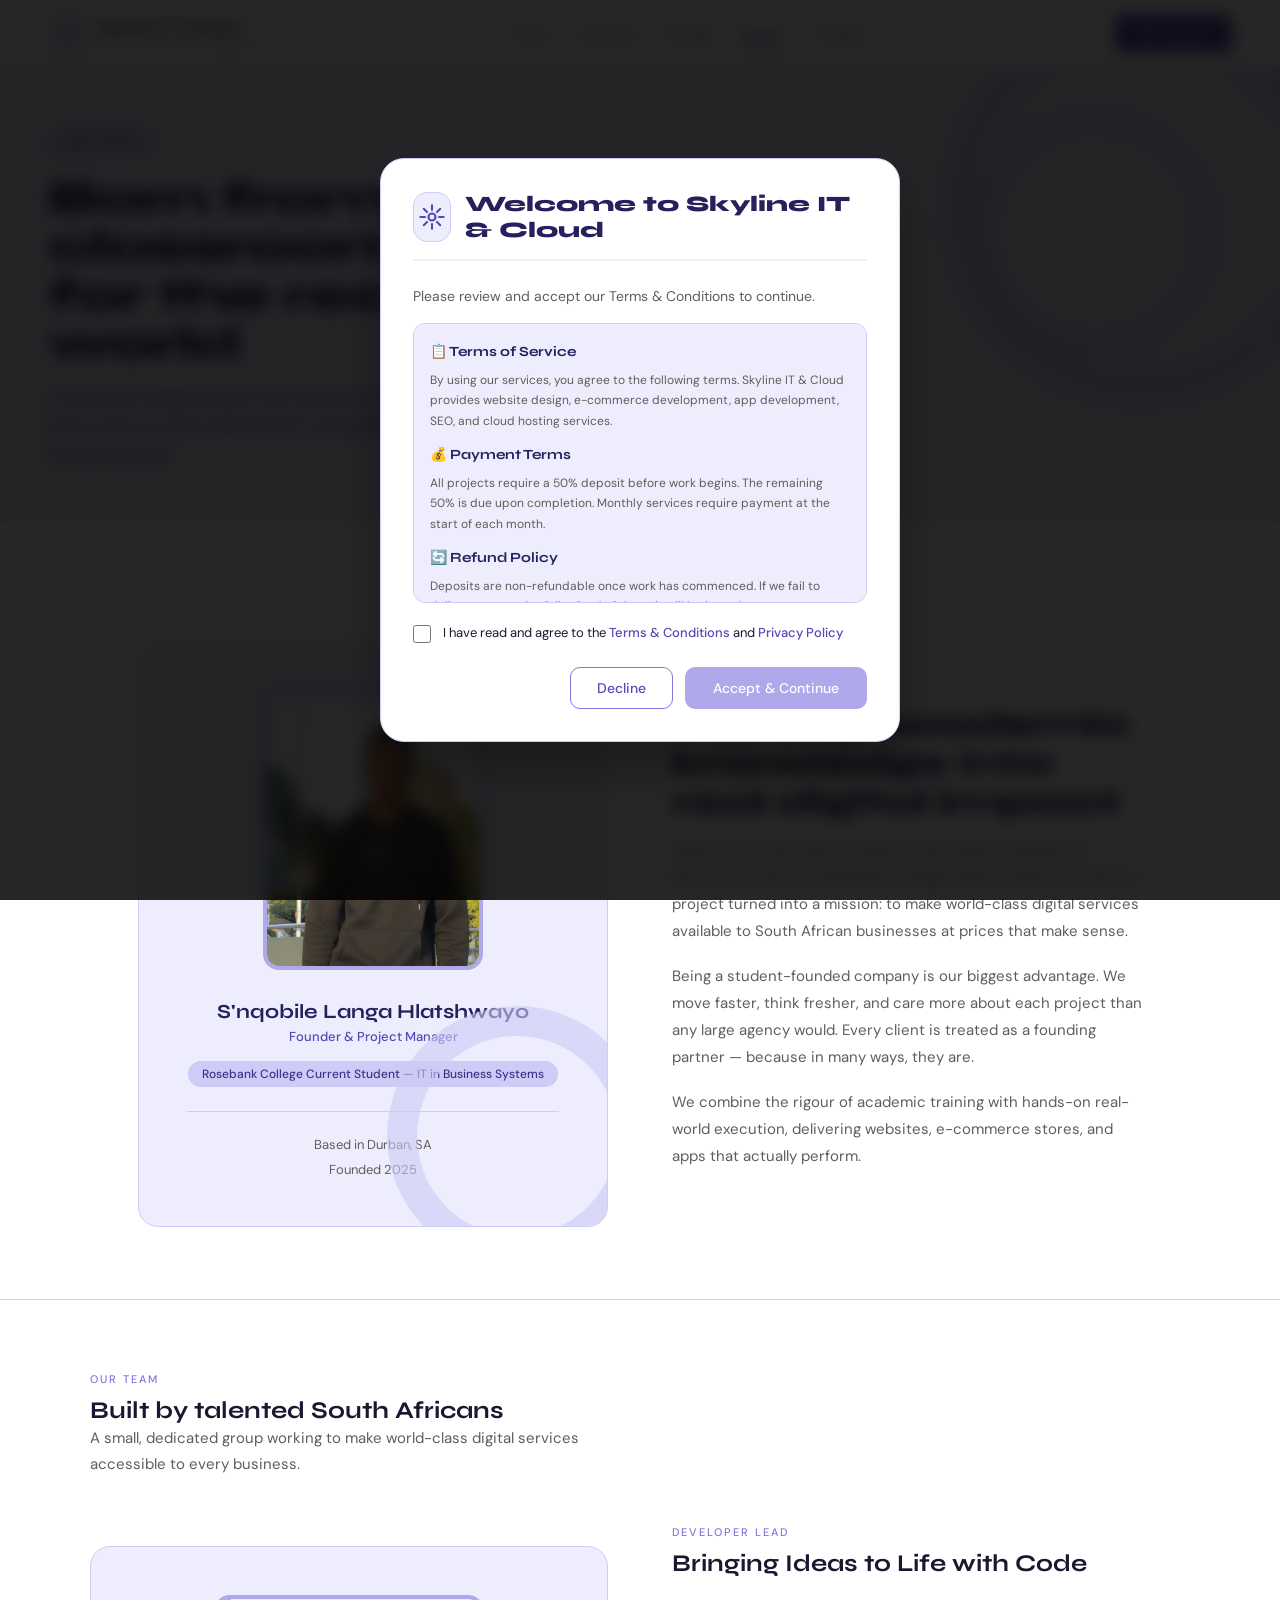
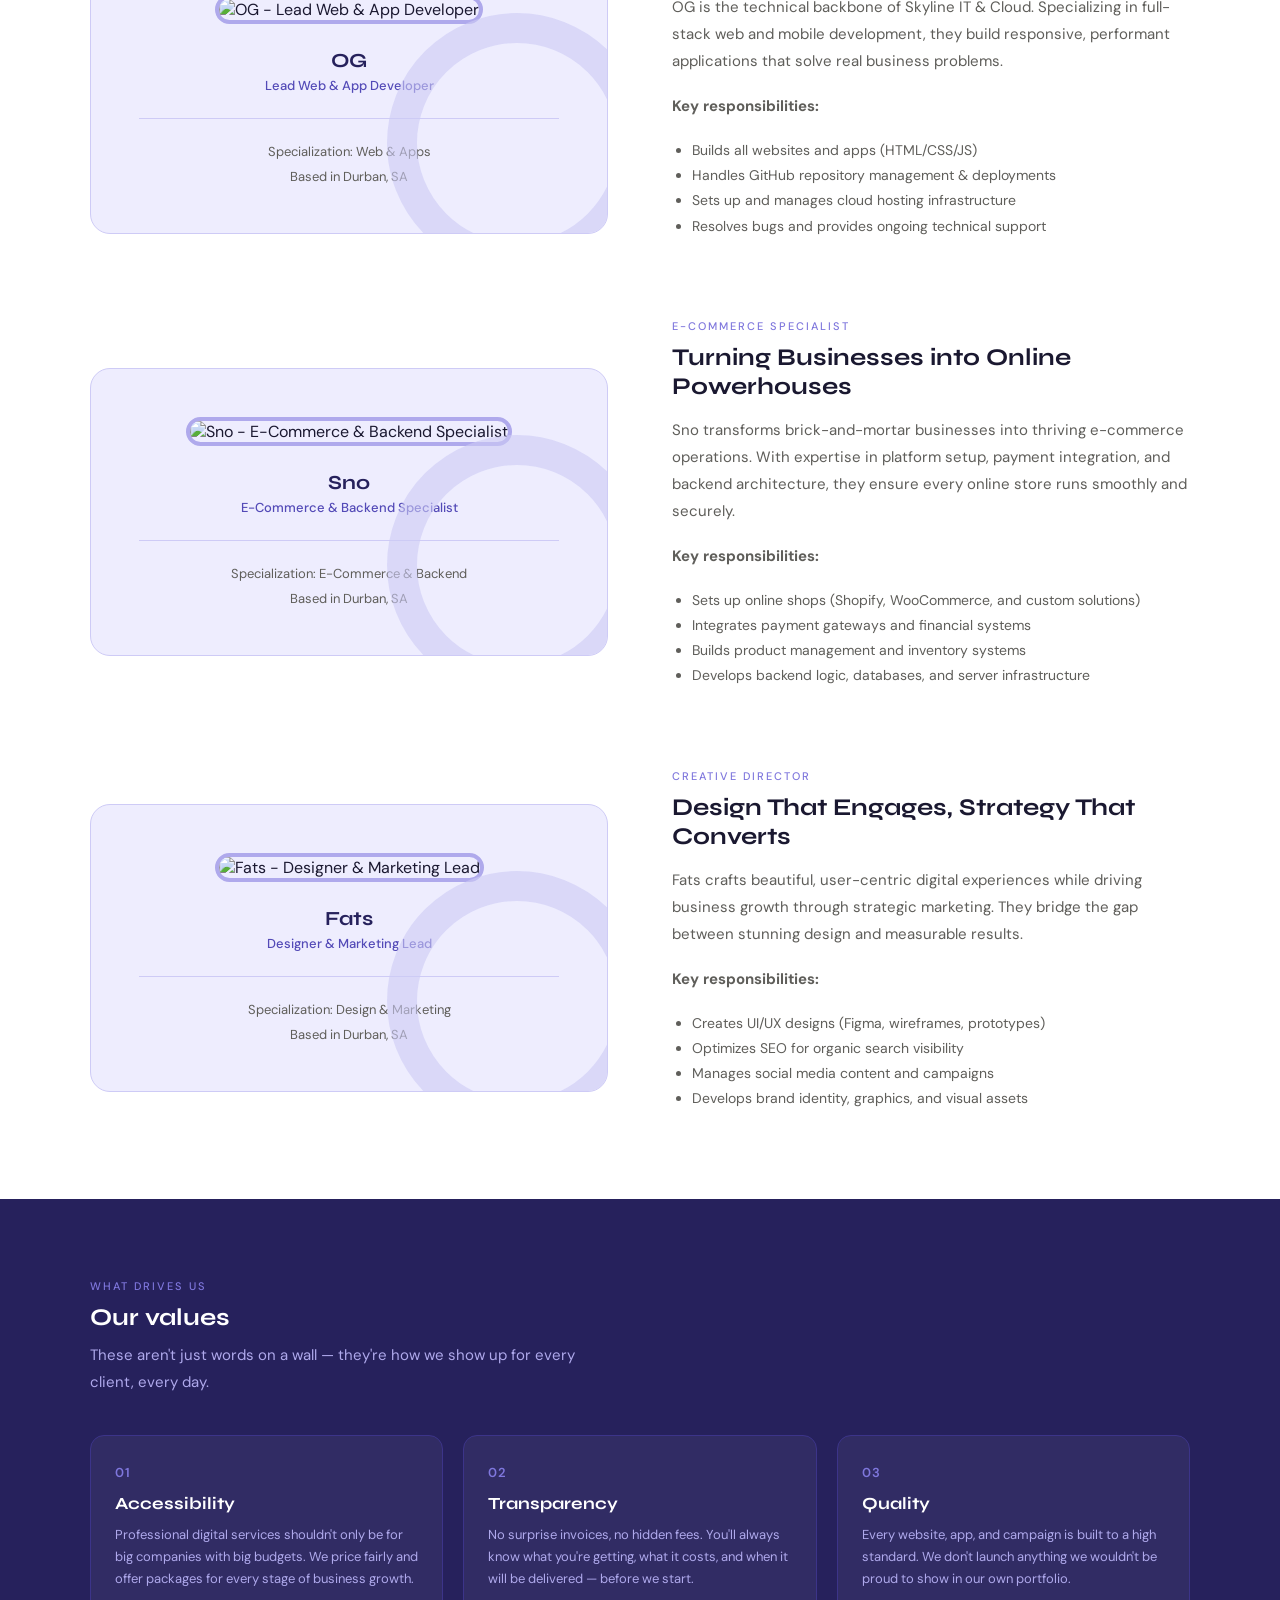
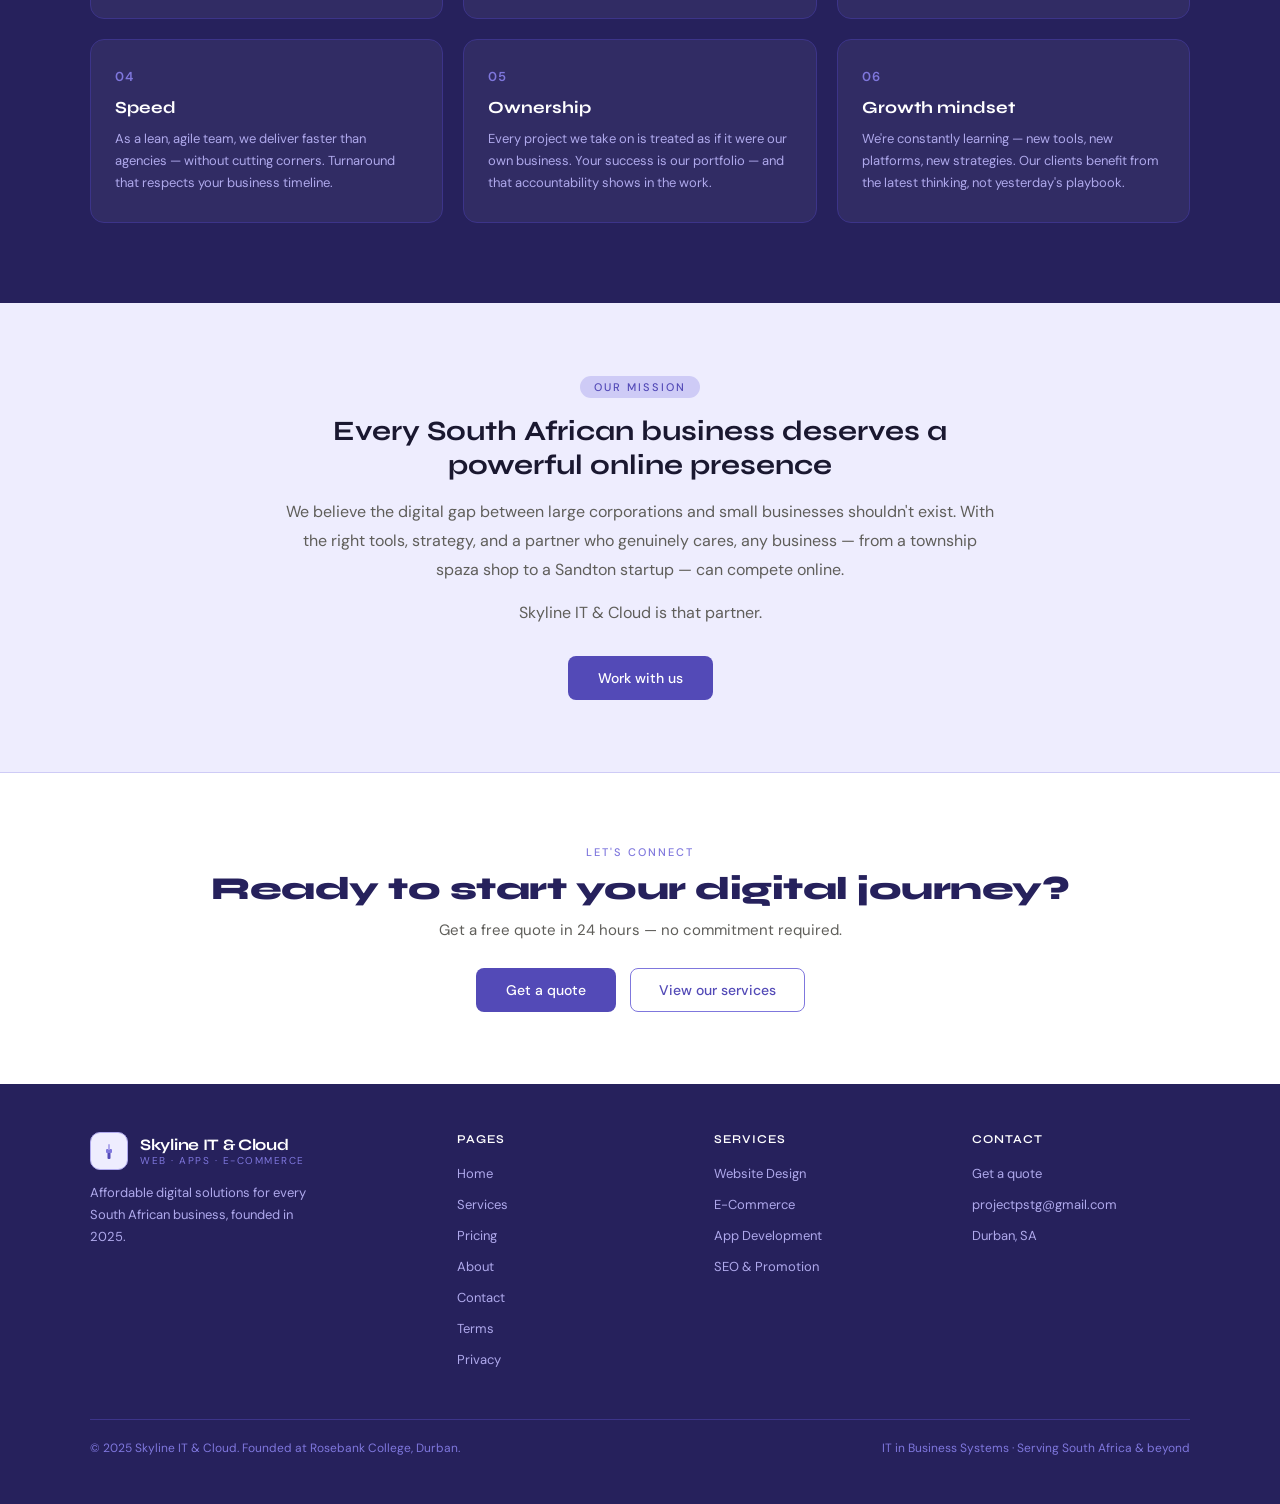
==== about.html @ fe035101 "Removed Stats" ====
<!DOCTYPE html>
<html lang="en">
<head>
<meta charset="UTF-8"/>
<meta name="viewport" content="width=device-width, initial-scale=1.0"/>
<title>About — Skyline IT & Cloud</title>
<link rel="stylesheet" href="shared.css"/>
<style>
.about-grid {
  display: grid;
  grid-template-columns: 1fr 1fr;
  gap: 64px;
  align-items: center;
  margin-top: 48px;
}

.about-visual {
  background: var(--pu50);
  border: 1px solid var(--pu100);
  border-radius: 20px;
  padding: 48px;
  text-align: center;
  position: relative;
  overflow: hidden;
}

.about-visual::before {
  content: '';
  position: absolute;
  bottom: -40px; right: -40px;
  width: 200px; height: 200px;
  border-radius: 50%;
  border: 30px solid var(--pu100);
  opacity: 0.6;
}

.avatar {
  width: 220px; height: 280px;
  object-fit: cover;
  object-position: top center;
  margin: 0 auto 24px;
  border: 4px solid var(--pu200);
  border-radius: 16px;
}

.about-visual h3 {
  font-size: 20px;
  font-weight: 700;
  color: var(--pu900);
  margin-bottom: 4px;
}

.about-visual .role {
  font-size: 13px;
  color: var(--pu600);
  font-weight: 500;
  margin-bottom: 16px;
}

.about-visual .institution {
  display: inline-block;
  background: var(--pu100);
  color: var(--pu800);
  font-size: 12px;
  padding: 5px 14px;
  border-radius: 20px;
  font-weight: 500;
}

.about-text h2 { margin-bottom: 16px; }
.about-text p {
  font-size: 15px;
  color: var(--text-muted);
  line-height: 1.8;
  margin-bottom: 18px;
}

.stats-row {
  display: grid;
  grid-template-columns: repeat(3, 1fr);
  gap: 16px;
  margin-top: 32px;
}

.stat-card {
  background: white;
  border: 1px solid var(--pu100);
  border-radius: 12px;
  padding: 20px 16px;
  text-align: center;
}

.stat-num {
  font-size: 30px;
  font-weight: 800;
  color: var(--pu600);
  font-family: 'Syne', sans-serif;
  margin-bottom: 4px;
}

.stat-label { font-size: 12px; color: var(--text-muted); line-height: 1.4; }

.values-section {
  background: var(--pu900);
  padding: 80px 48px;
}

.values-inner { max-width: 1100px; margin: 0 auto; }
.values-inner .section-label { color: var(--pu400); }
.values-inner h2 { color: white; margin-bottom: 10px; }
.values-inner .section-sub { color: var(--pu200); }

.values-grid {
  display: grid;
  grid-template-columns: repeat(3, 1fr);
  gap: 20px;
  margin-top: 40px;
}

.value-card {
  background: rgba(255,255,255,0.05);
  border: 1px solid var(--pu800);
  border-radius: 14px;
  padding: 28px 24px;
}

.value-num {
  font-size: 13px;
  color: var(--pu400);
  font-weight: 600;
  margin-bottom: 12px;
  letter-spacing: 1px;
}

.value-card h4 {
  font-size: 17px;
  font-weight: 700;
  color: white;
  margin-bottom: 10px;
  font-family: 'Syne', sans-serif;
}

.value-card p { font-size: 13px; color: var(--pu200); line-height: 1.7; }

.mission-section { padding: 72px 48px; background: var(--pu50); border-bottom: 1px solid var(--pu100); }
.mission-inner { max-width: 720px; margin: 0 auto; text-align: center; }
.mission-inner h2 { font-size: 28px; margin-bottom: 16px; }
.mission-inner p { font-size: 16px; color: var(--text-muted); line-height: 1.8; margin-bottom: 14px; }

.cta-strip {
  padding: 72px 48px;
  text-align: center;
}

.cta-strip h2 { font-size: 32px; font-weight: 800; color: var(--pu900); letter-spacing: -0.5px; margin-bottom: 12px; }
.cta-strip p { font-size: 15px; color: var(--text-muted); margin-bottom: 28px; }

.team-section {
  padding: 72px 48px;
  background: white;
  border-top: 1px solid var(--pu100);
}

.team-inner { max-width: 1100px; margin: 0 auto; }

@media (max-width: 900px) {
  .about-grid {
    grid-template-columns: 1fr;
    gap: 48px;
  }

  .stats-row {
    grid-template-columns: repeat(2, 1fr);
  }

  .values-grid {
    grid-template-columns: repeat(2, 1fr);
  }
}

@media (max-width: 768px) {
  .about-visual {
    padding: 32px 24px;
  }

  .avatar {
    width: 180px;
    height: 240px;
  }

  .about-grid {
    gap: 40px;
    margin-top: 36px;
  }

  .stats-row {
    grid-template-columns: 1fr;
    gap: 12px;
  }

  .values-section {
    padding: 60px 24px;
  }

  .values-grid {
    grid-template-columns: 1fr;
    gap: 16px;
  }

  .mission-section {
    padding: 48px 24px;
  }

  .cta-strip {
    padding: 48px 24px;
  }

  .team-section {
    padding: 60px 24px;
  }
}

@media (max-width: 600px) {
  .about-visual {
    padding: 28px 20px;
  }

  .avatar {
    width: 160px;
    height: 200px;
  }

  .about-grid {
    gap: 32px;
    margin-top: 32px;
  }

  .stats-row {
    margin-top: 24px;
  }

  .stat-card {
    padding: 16px 12px;
  }

  .values-section {
    padding: 48px 20px;
  }

  .value-card {
    padding: 24px 20px;
  }

  .mission-section {
    padding: 40px 20px;
  }

  .mission-inner h2 {
    font-size: 24px;
  }

  .cta-strip {
    padding: 40px 20px;
  }

  .cta-strip h2 {
    font-size: 28px;
  }

  .team-section {
    padding: 40px 20px;
  }
}
</style>
</head>
<body>

<nav>
  <a href="index.html" class="logo">
    <div class="logo-icon">
      <svg width="20" height="20" viewBox="0 0 20 20"><rect x="8.5" y="11" width="3" height="7" rx="1" fill="#534AB7"/><rect x="7" y="8" width="6" height="4" rx="1" fill="#7F77DD"/><rect x="9" y="3" width="2" height="6" rx="1" fill="#AFA9EC"/><path d="M6 6 Q3 5 6 4" fill="none" stroke="#7F77DD" stroke-width="1.2" stroke-linecap="round"/><path d="M14 6 Q17 5 14 4" fill="none" stroke="#7F77DD" stroke-width="1.2" stroke-linecap="round"/></svg>
    </div>
    <div>
      <div class="logo-text">Skyline IT & Cloud</div>
      <div class="logo-tagline">WEB · APPS · E-COMMERCE</div>
    </div>
  </a>
  <ul class="nav-links">
    <li><a href="index.html">Home</a></li>
    <li><a href="services.html">Services</a></li>
    <li><a href="pricing.html">Pricing</a></li>
    <li><a href="about.html" class="active">About</a></li>
    <li><a href="contact.html">Contact</a></li>
  </ul>
  <a href="contact.html" class="nav-cta">Get a quote</a>
</nav>

<div class="page-hero">
  <div class="hero-eyebrow">Our story</div>
  <h1>Born from a classroom, built for the real world</h1>
  <p>A Rosebank College student with a passion for digital solutions and a vision to make professional IT accessible to every South African business.</p>
</div>

<div class="section">
  <div class="about-grid">
    <div class="about-visual">
      <img src="images/me.jpg" alt="S'nqobile Langa Hlatshwayo" class="avatar">
      <h3>S'nqobile Langa Hlatshwayo</h3>
      <p class="role">Founder & Project Manager</p>
      <div class="institution">Rosebank College Current Student — IT in Business Systems</div>
      <div style="margin-top:24px;padding-top:24px;border-top:1px solid var(--pu100)">
        <div style="font-size:13px;color:var(--text-muted);margin-bottom:8px">Based in Durban, SA</div>
        <div style="font-size:13px;color:var(--text-muted)">Founded 2025</div>
      </div>
    </div>
    <div class="about-text">
      <div class="section-label">Who we are</div>
      <h2>Turning academic knowledge into real digital impact</h2>
      <p>Skyline IT & Cloud was founded in 2025 while studying IT in Business Systems at Rosebank College. What started as a passion project turned into a mission: to make world-class digital services available to South African businesses at prices that make sense.</p>
      <p>Being a student-founded company is our biggest advantage. We move faster, think fresher, and care more about each project than any large agency would. Every client is treated as a founding partner — because in many ways, they are.</p>
      <p>We combine the rigour of academic training with hands-on real-world execution, delivering websites, e-commerce stores, and apps that actually perform.</p>

    </div>
  </div>
</div>

<div class="team-section">
  <div class="team-inner">
    <div class="section-label">Our team</div>
    <h2>Built by talented South Africans</h2>
    <p class="section-sub">A small, dedicated group working to make world-class digital services accessible to every business.</p>

    <!-- OG Profile -->
    <div class="about-grid" style="margin-top: 48px;">
      <div class="about-visual">
        <img src="images/placeholder.jpg" alt="OG - Lead Web & App Developer" class="avatar">
        <h3>OG</h3>
        <p class="role">Lead Web & App Developer</p>
        <div style="margin-top:24px;padding-top:24px;border-top:1px solid var(--pu100)">
          <div style="font-size:13px;color:var(--text-muted);margin-bottom:8px">Specialization: Web & Apps</div>
          <div style="font-size:13px;color:var(--text-muted)">Based in Durban, SA</div>
        </div>
      </div>
      <div class="about-text">
        <div class="section-label">Developer Lead</div>
        <h2>Bringing Ideas to Life with Code</h2>
        <p>OG is the technical backbone of Skyline IT & Cloud. Specializing in full-stack web and mobile development, they build responsive, performant applications that solve real business problems.</p>
        <p><strong>Key responsibilities:</strong></p>
        <ul style="font-size:14px;color:var(--text-muted);line-height:1.8;margin:16px 0;padding-left:20px;">
          <li>Builds all websites and apps (HTML/CSS/JS)</li>
          <li>Handles GitHub repository management & deployments</li>
          <li>Sets up and manages cloud hosting infrastructure</li>
          <li>Resolves bugs and provides ongoing technical support</li>
        </ul>
      </div>
    </div>

    <!-- Sno Profile -->
    <div class="about-grid" style="margin-top: 64px;">
      <div class="about-visual">
        <img src="images/placeholder.jpg" alt="Sno - E-Commerce & Backend Specialist" class="avatar">
        <h3>Sno</h3>
        <p class="role">E-Commerce & Backend Specialist</p>
        <div style="margin-top:24px;padding-top:24px;border-top:1px solid var(--pu100)">
          <div style="font-size:13px;color:var(--text-muted);margin-bottom:8px">Specialization: E-Commerce & Backend</div>
          <div style="font-size:13px;color:var(--text-muted)">Based in Durban, SA</div>
        </div>
      </div>
      <div class="about-text">
        <div class="section-label">E-Commerce Specialist</div>
        <h2>Turning Businesses into Online Powerhouses</h2>
        <p>Sno transforms brick-and-mortar businesses into thriving e-commerce operations. With expertise in platform setup, payment integration, and backend architecture, they ensure every online store runs smoothly and securely.</p>
        <p><strong>Key responsibilities:</strong></p>
        <ul style="font-size:14px;color:var(--text-muted);line-height:1.8;margin:16px 0;padding-left:20px;">
          <li>Sets up online shops (Shopify, WooCommerce, and custom solutions)</li>
          <li>Integrates payment gateways and financial systems</li>
          <li>Builds product management and inventory systems</li>
          <li>Develops backend logic, databases, and server infrastructure</li>
        </ul>
      </div>
    </div>

    <!-- Fats Profile -->
    <div class="about-grid" style="margin-top: 64px;">
      <div class="about-visual">
        <img src="images/placeholder.jpg" alt="Fats - Designer & Marketing Lead" class="avatar">
        <h3>Fats</h3>
        <p class="role">Designer & Marketing Lead</p>
        <div style="margin-top:24px;padding-top:24px;border-top:1px solid var(--pu100)">
          <div style="font-size:13px;color:var(--text-muted);margin-bottom:8px">Specialization: Design & Marketing</div>
          <div style="font-size:13px;color:var(--text-muted)">Based in Durban, SA</div>
        </div>
      </div>
      <div class="about-text">
        <div class="section-label">Creative Director</div>
        <h2>Design That Engages, Strategy That Converts</h2>
        <p>Fats crafts beautiful, user-centric digital experiences while driving business growth through strategic marketing. They bridge the gap between stunning design and measurable results.</p>
        <p><strong>Key responsibilities:</strong></p>
        <ul style="font-size:14px;color:var(--text-muted);line-height:1.8;margin:16px 0;padding-left:20px;">
          <li>Creates UI/UX designs (Figma, wireframes, prototypes)</li>
          <li>Optimizes SEO for organic search visibility</li>
          <li>Manages social media content and campaigns</li>
          <li>Develops brand identity, graphics, and visual assets</li>
        </ul>
      </div>
    </div>

  </div>
</div>

<div class="values-section">
  <div class="values-inner">
    <div class="section-label">What drives us</div>
    <h2>Our values</h2>
    <p class="section-sub">These aren't just words on a wall — they're how we show up for every client, every day.</p>
    <div class="values-grid">
      <div class="value-card">
        <div class="value-num">01</div>
        <h4>Accessibility</h4>
        <p>Professional digital services shouldn't only be for big companies with big budgets. We price fairly and offer packages for every stage of business growth.</p>
      </div>
      <div class="value-card">
        <div class="value-num">02</div>
        <h4>Transparency</h4>
        <p>No surprise invoices, no hidden fees. You'll always know what you're getting, what it costs, and when it will be delivered — before we start.</p>
      </div>
      <div class="value-card">
        <div class="value-num">03</div>
        <h4>Quality</h4>
        <p>Every website, app, and campaign is built to a high standard. We don't launch anything we wouldn't be proud to show in our own portfolio.</p>
      </div>
      <div class="value-card">
        <div class="value-num">04</div>
        <h4>Speed</h4>
        <p>As a lean, agile team, we deliver faster than agencies — without cutting corners. Turnaround that respects your business timeline.</p>
      </div>
      <div class="value-card">
        <div class="value-num">05</div>
        <h4>Ownership</h4>
        <p>Every project we take on is treated as if it were our own business. Your success is our portfolio — and that accountability shows in the work.</p>
      </div>
      <div class="value-card">
        <div class="value-num">06</div>
        <h4>Growth mindset</h4>
        <p>We're constantly learning — new tools, new platforms, new strategies. Our clients benefit from the latest thinking, not yesterday's playbook.</p>
      </div>
    </div>
  </div>
</div>

<div class="mission-section">
  <div class="mission-inner">
    <div class="hero-eyebrow" style="margin-bottom:16px">Our mission</div>
    <h2>Every South African business deserves a powerful online presence</h2>
    <p>We believe the digital gap between large corporations and small businesses shouldn't exist. With the right tools, strategy, and a partner who genuinely cares, any business — from a township spaza shop to a Sandton startup — can compete online.</p>
    <p>Skyline IT & Cloud is that partner.</p>
    <div style="margin-top:28px">
      <a href="contact.html" class="btn-primary">Work with us</a>
    </div>
  </div>
</div>

<div class="cta-strip">
  <div class="section-label">Let's connect</div>
  <h2>Ready to start your digital journey?</h2>
  <p>Get a free quote in 24 hours — no commitment required.</p>
  <div style="display:flex;gap:14px;justify-content:center;flex-wrap:wrap">
    <a href="contact.html" class="btn-primary">Get a quote</a>
    <a href="services.html" class="btn-outline">View our services</a>
  </div>
</div>

<footer>
  <div class="footer-inner">
    <div class="footer-brand">
      <div class="logo">
        <div class="logo-icon"><svg width="20" height="20" viewBox="0 0 20 20"><rect x="8.5" y="11" width="3" height="7" rx="1" fill="#534AB7"/><rect x="7" y="8" width="6" height="4" rx="1" fill="#7F77DD"/><rect x="9" y="3" width="2" height="6" rx="1" fill="#AFA9EC"/></svg></div>
        <div><div class="logo-text">Skyline IT & Cloud</div><div class="logo-tagline">WEB · APPS · E-COMMERCE</div></div>
      </div>
      <p>Affordable digital solutions for every South African business, founded in 2025.</p>
    </div>
    <div class="footer-col"><h4>Pages</h4><ul><li><a href="index.html">Home</a></li><li><a href="services.html">Services</a></li><li><a href="pricing.html">Pricing</a></li><li><a href="about.html">About</a></li><li><a href="contact.html">Contact</a></li><li><a href="terms.html">Terms</a></li><li><a href="privacy.html">Privacy</a></li></ul></div>
    <div class="footer-col"><h4>Services</h4><ul><li><a href="services.html">Website Design</a></li><li><a href="services.html">E-Commerce</a></li><li><a href="services.html">App Development</a></li><li><a href="services.html">SEO & Promotion</a></li></ul></div>
    <div class="footer-col"><h4>Contact</h4><ul><li><a href="contact.html">Get a quote</a></li><li><a href="mailto:projectpstg@gmail.com">projectpstg@gmail.com</a></li><li><a href="#">Durban, SA</a></li></ul></div>
  </div>
  <div class="footer-bottom">
    <p>© 2025 Skyline IT & Cloud. Founded at Rosebank College, Durban.</p>
    <p>IT in Business Systems · Serving South Africa & beyond</p>
  </div>
</footer>
<!-- Terms & Conditions Popup -->
<div id="tcPopup" style="display: none;">
    <div class="tc-modal-overlay">
        <div class="tc-modal-container">
            <div class="tc-modal-header">
                <div class="tc-modal-icon">
                    <svg width="28" height="28" viewBox="0 0 24 24" fill="none" stroke="#534AB7" stroke-width="1.8">
                        <path d="M12 2v4M12 18v4M4.93 4.93l2.83 2.83M16.24 16.24l2.83 2.83M2 12h4M18 12h4M4.93 19.07l2.83-2.83M16.24 7.76l2.83-2.83" stroke-linecap="round"/>
                        <circle cx="12" cy="12" r="3"/>
                    </svg>
                </div>
                <h3>Welcome to Skyline IT & Cloud</h3>
            </div>
            <div class="tc-modal-body">
                <p>Please review and accept our Terms & Conditions to continue.</p>
                <div class="tc-terms-scroll">
                    <h4>📋 Terms of Service</h4>
                    <p>By using our services, you agree to the following terms. Skyline IT & Cloud provides website design, e-commerce development, app development, SEO, and cloud hosting services.</p>
                    
                    <h4>💰 Payment Terms</h4>
                    <p>All projects require a 50% deposit before work begins. The remaining 50% is due upon completion. Monthly services require payment at the start of each month.</p>
                    
                    <h4>🔄 Refund Policy</h4>
                    <p>Deposits are non-refundable once work has commenced. If we fail to deliver as agreed, a full refund of deposit will be issued.</p>
                    
                    <h4>📄 Intellectual Property</h4>
                    <p>Upon full payment, you own all rights to the delivered work. We reserve the right to display the work in our portfolio.</p>
                    
                    <h4>⚠️ Limitation of Liability</h4>
                    <p>Skyline IT & Cloud is not liable for indirect damages or third-party claims. Our total liability is limited to the amount paid for the service.</p>
                    
                    <h4>🔒 Privacy Policy</h4>
                    <p>We collect only necessary information to provide our services. Your data is never sold to third parties. We use SSL encryption to protect your information.</p>
                    
                    <h4>⚖️ Governing Law</h4>
                    <p>These terms are governed by the laws of South Africa. Disputes will be resolved in Durban, South Africa.</p>
                </div>
                <label class="tc-checkbox-container">
					<input type="checkbox" id="tcAgreeCheckbox">
					<span>I have read and agree to the <a href="terms.html" id="tcTermsLink">Terms & Conditions</a> and <a href="privacy.html" id="tcPrivacyLink">Privacy Policy</a></span>
				</label>
            </div>
            <div class="tc-modal-buttons">
                <button class="tc-btn-outline" id="tcDeclineBtn">Decline</button>
                <button class="tc-btn-primary" id="tcAcceptBtn" disabled>Accept & Continue</button>
            </div>
        </div>
    </div>
</div>

<script>
(function() {
    // Check if user already accepted
    if (!localStorage.getItem('skyline_terms_accepted')) {
        // Show popup after 0.5 seconds
        setTimeout(function() {
            var popup = document.getElementById('tcPopup');
            if (popup) {
                popup.style.display = 'block';
                document.body.style.overflow = 'hidden';
            }
        }, 500);
    }
    
    // Get elements
    var checkbox = document.getElementById('tcAgreeCheckbox');
    var acceptBtn = document.getElementById('tcAcceptBtn');
    var declineBtn = document.getElementById('tcDeclineBtn');
    var popup = document.getElementById('tcPopup');
    
    // Enable accept button when checkbox is checked
    if (checkbox) {
        checkbox.addEventListener('change', function() {
            if (acceptBtn) {
                acceptBtn.disabled = !this.checked;
            }
        });
    }
    
    // Accept button click
    if (acceptBtn) {
        acceptBtn.addEventListener('click', function() {
            if (checkbox && checkbox.checked) {
                localStorage.setItem('skyline_terms_accepted', 'true');
                localStorage.setItem('skyline_terms_date', new Date().toISOString());
                if (popup) {
                    popup.style.display = 'none';
                    document.body.style.overflow = '';
                }
            }
        });
    }
    
    // Decline button click
    if (declineBtn) {
        declineBtn.addEventListener('click', function() {
            alert('You must accept the Terms & Conditions to use this website.');
            // Optional: redirect to Google
            // window.location.href = 'https://www.google.com';
        });
    }
    
    // Terms link click
    var termsLink = document.getElementById('tcTermsLink');
    if (termsLink) {
        termsLink.addEventListener('click', function(e) {
            e.preventDefault();
            alert('Full Terms & Conditions available upon request. Email projectpstg@gmail.com for details.');
        });
    }
    
    // Privacy link click
    var privacyLink = document.getElementById('tcPrivacyLink');
    if (privacyLink) {
        privacyLink.addEventListener('click', function(e) {
            e.preventDefault();
            alert('Privacy Policy: We only collect essential information to provide our services. Your data is never shared. Full policy available on request.');
        });
    }
})();
</script>
</body>
</html>
---- shared.css ----
@import url('https://fonts.googleapis.com/css2?family=Syne:wght@400;500;600;700;800&family=DM+Sans:ital,wght@0,300;0,400;0,500;1,300&display=swap');

:root {
  --pu50: #EEEDFE;
  --pu100: #CECBF6;
  --pu200: #AFA9EC;
  --pu400: #7F77DD;
  --pu600: #534AB7;
  --pu800: #3C3489;
  --pu900: #26215C;
  --gray50: #F1EFE8;
  --gray100: #D3D1C7;
  --gray200: #B4B2A9;
  --gray400: #888780;
  --gray600: #5F5E5A;
  --white: #FFFFFF;
  --text: #1a1830;
  --text-muted: #5F5E5A;
}

* { box-sizing: border-box; margin: 0; padding: 0; }

html { scroll-behavior: smooth; }

body {
  font-family: 'DM Sans', sans-serif;
  color: var(--text);
  background: var(--white);
  min-height: 100vh;
  overflow-x: hidden;
}

html, body {
  min-width: 320px;
}

img, svg, video, iframe, embed, object {
  max-width: 100%;
  height: auto;
}

nav {
  flex-wrap: wrap;
}

h1, h2, h3, h4, .logo-text, .plan-price, .stat-num {
  font-family: 'Syne', sans-serif;
}

/* ── NAV ── */
nav {
  position: sticky;
  top: 0;
  z-index: 100;
  display: flex;
  align-items: center;
  justify-content: space-between;
  padding: 14px 48px;
  background: rgba(255,255,255,0.96);
  backdrop-filter: blur(8px);
  border-bottom: 1px solid var(--pu100);
}

.logo {
  display: flex;
  align-items: center;
  gap: 12px;
  text-decoration: none;
}

.logo-icon {
  width: 38px;
  height: 38px;
  background: var(--pu50);
  border-radius: 10px;
  border: 1.5px solid var(--pu200);
  display: flex;
  align-items: center;
  justify-content: center;
}

.logo-text {
  font-size: 15px;
  font-weight: 700;
  color: var(--pu900);
  letter-spacing: -0.3px;
}

.logo-tagline {
  font-size: 10px;
  color: var(--pu400);
  letter-spacing: 1.5px;
  font-family: 'DM Sans', sans-serif;
  font-weight: 400;
}

.nav-links {
  display: flex;
  gap: 32px;
  list-style: none;
}

.nav-links a {
  font-size: 14px;
  color: var(--text-muted);
  text-decoration: none;
  font-weight: 400;
  transition: color 0.15s;
  position: relative;
}

.nav-links a:hover { color: var(--pu600); }

.nav-links a.active {
  color: var(--pu600);
  font-weight: 500;
}

.nav-links a.active::after {
  content: '';
  position: absolute;
  bottom: -4px;
  left: 0; right: 0;
  height: 2px;
  background: var(--pu600);
  border-radius: 2px;
}

.nav-cta {
  background: var(--pu600);
  color: white;
  border: none;
  padding: 10px 22px;
  border-radius: 8px;
  font-size: 13px;
  font-weight: 500;
  cursor: pointer;
  text-decoration: none;
  display: inline-block;
  transition: background 0.15s, transform 0.1s;
  font-family: 'DM Sans', sans-serif;
}

.nav-cta:hover { background: var(--pu800); transform: translateY(-1px); }

/* ── PAGE HERO ── */
.page-hero {
  background: var(--pu50);
  border-bottom: 1px solid var(--pu100);
  padding: 64px 48px 52px;
  position: relative;
  overflow: hidden;
}

.page-hero::before {
  content: '';
  position: absolute;
  right: -60px; top: -60px;
  width: 320px; height: 320px;
  border-radius: 50%;
  border: 40px solid var(--pu100);
  opacity: 0.5;
}

.page-hero::after {
  content: '';
  position: absolute;
  right: 60px; top: 40px;
  width: 200px; height: 200px;
  border-radius: 50%;
  border: 25px solid var(--pu200);
  opacity: 0.3;
}

.hero-eyebrow {
  display: inline-block;
  font-size: 11px;
  letter-spacing: 2px;
  color: var(--pu600);
  font-weight: 500;
  text-transform: uppercase;
  background: var(--pu100);
  padding: 4px 14px;
  border-radius: 20px;
  margin-bottom: 20px;
}

.page-hero h1 {
  font-size: 44px;
  font-weight: 800;
  color: var(--pu900);
  line-height: 1.1;
  max-width: 560px;
  margin-bottom: 16px;
  letter-spacing: -1px;
}

.page-hero p {
  font-size: 16px;
  color: var(--pu800);
  max-width: 480px;
  line-height: 1.75;
}

/* ── SECTION BASE ── */
.section {
  padding: 72px 48px;
  max-width: 1100px;
  margin: 0 auto;
}

.section-label {
  font-size: 11px;
  letter-spacing: 2px;
  color: var(--pu400);
  font-weight: 500;
  text-transform: uppercase;
  margin-bottom: 10px;
}

.section h2 {
  font-size: 32px;
  font-weight: 800;
  color: var(--pu900);
  letter-spacing: -0.5px;
  margin-bottom: 10px;
}

.section-sub {
  font-size: 15px;
  color: var(--text-muted);
  line-height: 1.75;
  max-width: 520px;
  margin-bottom: 40px;
}

/* ── BUTTONS ── */
.btn-primary {
  background: var(--pu600);
  color: white;
  border: none;
  padding: 13px 30px;
  border-radius: 8px;
  font-size: 14px;
  font-weight: 500;
  cursor: pointer;
  text-decoration: none;
  display: inline-block;
  transition: background 0.15s, transform 0.1s;
  font-family: 'DM Sans', sans-serif;
}

.btn-primary:hover { background: var(--pu800); transform: translateY(-1px); }

.btn-outline {
  background: transparent;
  color: var(--pu600);
  border: 1.5px solid var(--pu400);
  padding: 12px 28px;
  border-radius: 8px;
  font-size: 14px;
  font-weight: 500;
  cursor: pointer;
  text-decoration: none;
  display: inline-block;
  transition: all 0.15s;
  font-family: 'DM Sans', sans-serif;
}

.btn-outline:hover { background: var(--pu50); border-color: var(--pu600); }

/* ── FOOTER ── */
footer {
  background: var(--pu900);
  color: var(--pu200);
  padding: 48px;
}

.footer-inner {
  max-width: 1100px;
  margin: 0 auto;
  display: grid;
  grid-template-columns: 1.5fr 1fr 1fr 1fr;
  gap: 40px;
  margin-bottom: 40px;
}

.footer-brand .logo-text { color: white; font-size: 16px; }
.footer-brand .logo-tagline { color: var(--pu400); }
.footer-brand p {
  font-size: 13px;
  color: var(--pu200);
  margin-top: 12px;
  line-height: 1.7;
  max-width: 240px;
}

.footer-col h4 {
  font-size: 12px;
  font-weight: 600;
  color: white;
  letter-spacing: 1px;
  text-transform: uppercase;
  margin-bottom: 16px;
  font-family: 'Syne', sans-serif;
}

.footer-col ul { list-style: none; }
.footer-col ul li { margin-bottom: 10px; }
.footer-col ul li a {
  font-size: 13px;
  color: var(--pu200);
  text-decoration: none;
  transition: color 0.15s;
}
.footer-col ul li a:hover { color: white; }

.footer-bottom {
  max-width: 1100px;
  margin: 0 auto;
  border-top: 1px solid var(--pu800);
  padding-top: 20px;
  display: flex;
  justify-content: space-between;
  align-items: center;
}

.footer-bottom p { font-size: 12px; color: var(--pu400); }

/* ── ANIMATIONS ── */
@keyframes fadeUp {
  from { opacity: 0; transform: translateY(20px); }
  to { opacity: 1; transform: translateY(0); }
}

.fade-up {
  animation: fadeUp 0.5s ease forwards;
}

.delay-1 { animation-delay: 0.1s; opacity: 0; }
.delay-2 { animation-delay: 0.2s; opacity: 0; }
.delay-3 { animation-delay: 0.3s; opacity: 0; }
.delay-4 { animation-delay: 0.4s; opacity: 0; }

/* ── CHECK MARK ── */
.check { color: var(--pu600); font-weight: 600; flex-shrink: 0; }

@media (max-width: 768px) {
  nav { padding: 12px 20px; }
  .nav-links { display: none; }
  .page-hero { padding: 40px 20px; }
  .page-hero h1 { font-size: 30px; }
  .section { padding: 48px 20px; }
  .footer-inner { grid-template-columns: 1fr 1fr; }
}

/* Terms & Conditions Modal - Complete Styles */
.tc-modal-overlay {
    position: fixed;
    top: 0;
    left: 0;
    width: 100%;
    height: 100%;
    background: rgba(0, 0, 0, 0.85);
    backdrop-filter: blur(8px);
    z-index: 9999;
    display: flex;
    align-items: center;
    justify-content: center;
}

.tc-modal-container {
    background: white;
    border-radius: 24px;
    max-width: 520px;
    width: 90%;
    padding: 32px;
    position: relative;
    box-shadow: 0 25px 50px rgba(0, 0, 0, 0.3);
    border: 1px solid var(--pu100);
    animation: tcFadeIn 0.3s ease;
}

@keyframes tcFadeIn {
    from {
        opacity: 0;
        transform: scale(0.95);
    }
    to {
        opacity: 1;
        transform: scale(1);
    }
}

.tc-modal-header {
    display: flex;
    align-items: center;
    gap: 14px;
    margin-bottom: 24px;
    border-bottom: 2px solid var(--pu50);
    padding-bottom: 16px;
}

.tc-modal-icon {
    width: 50px;
    height: 50px;
    background: var(--pu50);
    border-radius: 14px;
    border: 1px solid var(--pu100);
    display: flex;
    align-items: center;
    justify-content: center;
}

.tc-modal-header h3 {
    font-size: 22px;
    font-weight: 800;
    color: var(--pu900);
    font-family: 'Syne', sans-serif;
    margin: 0;
}

.tc-modal-body {
    margin-bottom: 24px;
}

.tc-modal-body > p {
    font-size: 14px;
    color: var(--text-muted);
    margin-bottom: 16px;
    line-height: 1.6;
}

.tc-terms-scroll {
    background: var(--pu50);
    border: 1px solid var(--pu100);
    border-radius: 12px;
    padding: 16px;
    max-height: 280px;
    overflow-y: auto;
    margin: 16px 0;
    font-size: 12px;
    color: var(--text-muted);
    line-height: 1.7;
}

.tc-terms-scroll h4 {
    font-size: 14px;
    font-weight: 700;
    color: var(--pu900);
    margin: 12px 0 6px 0;
}

.tc-terms-scroll h4:first-child {
    margin-top: 0;
}

.tc-terms-scroll p {
    font-size: 12px;
    margin-bottom: 10px;
    color: var(--text-muted);
}

.tc-checkbox-container {
    display: flex;
    align-items: flex-start;
    gap: 12px;
    margin: 20px 0;
    cursor: pointer;
    font-size: 13px;
    color: var(--text);
    line-height: 1.5;
}

.tc-checkbox-container input {
    width: 18px;
    height: 18px;
    margin-top: 2px;
    cursor: pointer;
    accent-color: var(--pu600);
}

.tc-checkbox-container a {
    color: var(--pu600);
    text-decoration: none;
    font-weight: 500;
}

.tc-checkbox-container a:hover {
    text-decoration: underline;
}

.tc-modal-buttons {
    display: flex;
    gap: 12px;
    justify-content: flex-end;
    margin-top: 20px;
}

.tc-btn-primary {
    background: var(--pu600);
    color: white;
    border: none;
    padding: 12px 28px;
    border-radius: 10px;
    font-size: 14px;
    font-weight: 500;
    cursor: pointer;
    font-family: 'DM Sans', sans-serif;
    transition: all 0.15s;
}

.tc-btn-primary:hover {
    background: var(--pu800);
    transform: translateY(-1px);
}

.tc-btn-primary:disabled {
    background: var(--pu200);
    cursor: not-allowed;
    transform: none;
}

.tc-btn-outline {
    background: transparent;
    color: var(--pu600);
    border: 1.5px solid var(--pu400);
    padding: 11px 26px;
    border-radius: 10px;
    font-size: 14px;
    font-weight: 500;
    cursor: pointer;
    font-family: 'DM Sans', sans-serif;
    transition: all 0.15s;
}

.tc-btn-outline:hover {
    background: var(--pu50);
    border-color: var(--pu600);
}
/* ================================
   MEDIA QUERIES — ALL DEVICES
   ================================ */

/* Large Desktops (1440px and up) */
@media (min-width: 1440px) {

}

/* Desktops */
@media (max-width: 1440px) {

}

/* Small Desktops / Large Laptops */
@media (max-width: 1280px) {

}

/* Laptops */
@media (max-width: 1024px) {

}

/* Tablets (landscape) */
@media (max-width: 900px) {
  .packages-inner {
    flex-direction: column;
    align-items: stretch;
  }

  .contact-layout {
    grid-template-columns: 1fr;
  }
}

/* Tablets (portrait) */
@media (max-width: 768px) {
  nav { padding: 12px 20px; }
  .page-hero { padding: 40px 20px; }
  .page-hero h1 {
    font-size: 32px;
    max-width: 100%;
  }
  .page-hero p {
    max-width: 100%;
    font-size: 15px;
  }
  .section { padding: 40px 18px; }
  .footer-inner { grid-template-columns: 1fr 1fr; gap: 24px; }
  .footer-bottom { flex-direction: column; gap: 12px; align-items: flex-start; }
  .form-card { padding: 32px 24px; }
  .contact-info { margin-bottom: 30px; }
}

/* Large Phones */
@media (max-width: 600px) {
  .nav-cta { padding: 10px 16px; }
  .contact-layout { gap: 40px; }
  .form-row { grid-template-columns: 1fr; }
  .contact-methods { gap: 14px; }
  .method-icon { width: 38px; height: 38px; }
  .footer-inner { grid-template-columns: 1fr; }
  .page-hero h1 { font-size: 28px; }
  .page-hero p { font-size: 14px; }
  .section { padding: 36px 18px; }
}

/* Medium Phones */
@media (max-width: 480px) {
  nav { padding: 10px 16px; }
  .nav-cta { display: none; }
  .page-hero { padding: 32px 16px; }
  .page-hero h1 { font-size: 26px; }
  .section { padding: 32px 16px; }
  .form-card { padding: 28px 20px; }
  .submit-btn,
  .btn-primary,
  .btn-outline { width: 100%; text-align: center; }
  .footer-bottom { justify-content: center; text-align: center; }
}

/* Small Phones */
@media (max-width: 375px) {
  .page-hero h1 { font-size: 24px; }
  .method-icon { width: 36px; height: 36px; font-size: 18px; }
  .contact-method { gap: 12px; }
  .social-icons { flex-direction: column; align-items: stretch; }
}

/* Extra Small Phones (e.g. iPhone SE) */
@media (max-width: 320px) {
  .page-hero { padding: 28px 14px; }
  .section { padding: 28px 14px; }
  .footer-bottom p,
  .footer-col ul li a,
  .footer-col h4 { font-size: 12px; }
}

/* ================================
   ORIENTATION
   ================================ */

/* Landscape mode */
@media (orientation: landscape) {

}

/* Portrait mode */
@media (orientation: portrait) {

}

/* ================================
   HIGH RESOLUTION / RETINA
   ================================ */

@media (-webkit-min-device-pixel-ratio: 2), (min-resolution: 192dpi) {

}

/* ================================
   PRINT
   ================================ */

@media print {
  * {
    background: transparent !important;
    color: black !important;
    box-shadow: none !important;
  }
}

.service-card {
  position: relative;
}

.coming-soon-overlay {
  position: absolute;
  inset: 0;                        /* covers the full card */
  background: rgba(255, 255, 255, 0.85);
  border-radius: inherit;          /* matches the card's rounded corners */
  display: flex;
  align-items: center;
  justify-content: center;
  z-index: 10;
  backdrop-filter: blur(2px);
}

.coming-soon-overlay span {
  background: #4f46e5;             /* indigo to match your card's purple */
  color: #fff;
  font-size: 1rem;
  font-weight: 600;
  padding: 10px 24px;
  border-radius: 999px;
  letter-spacing: 1px;
  text-transform: uppercase;
}
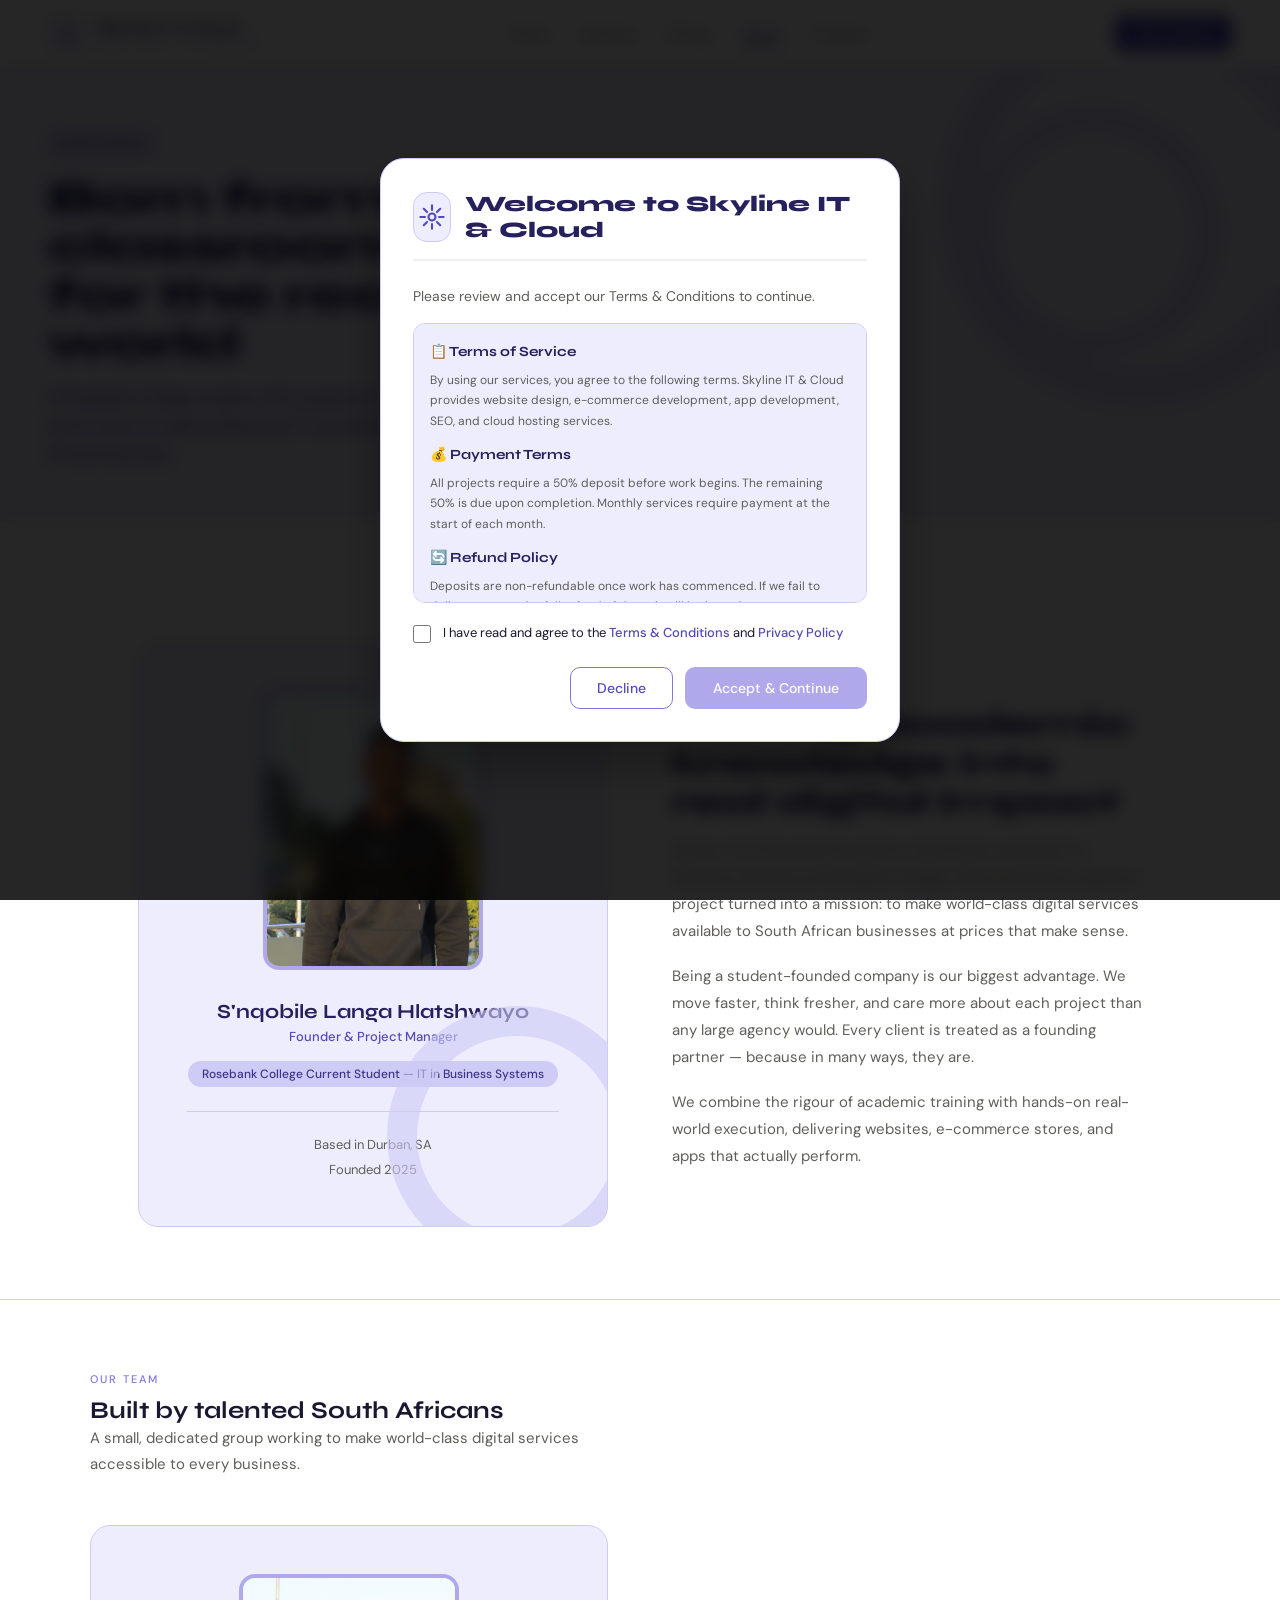
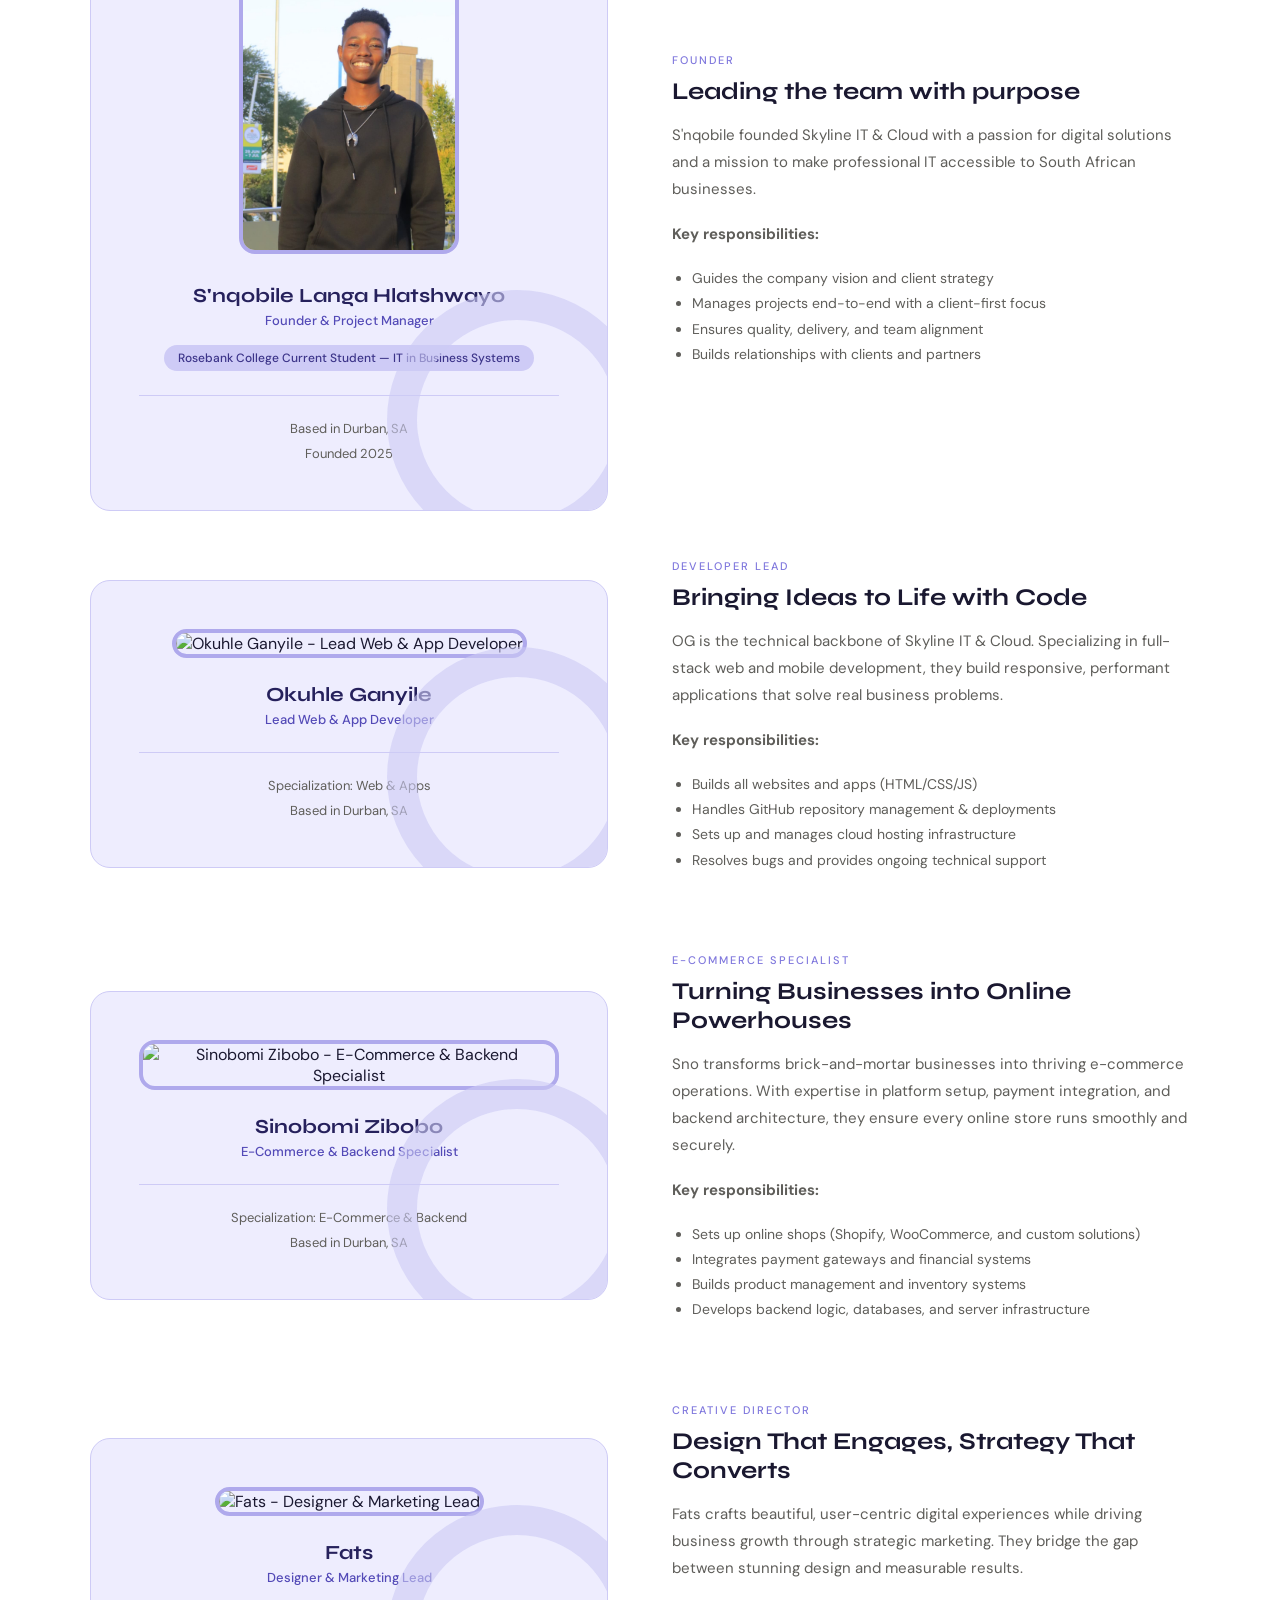
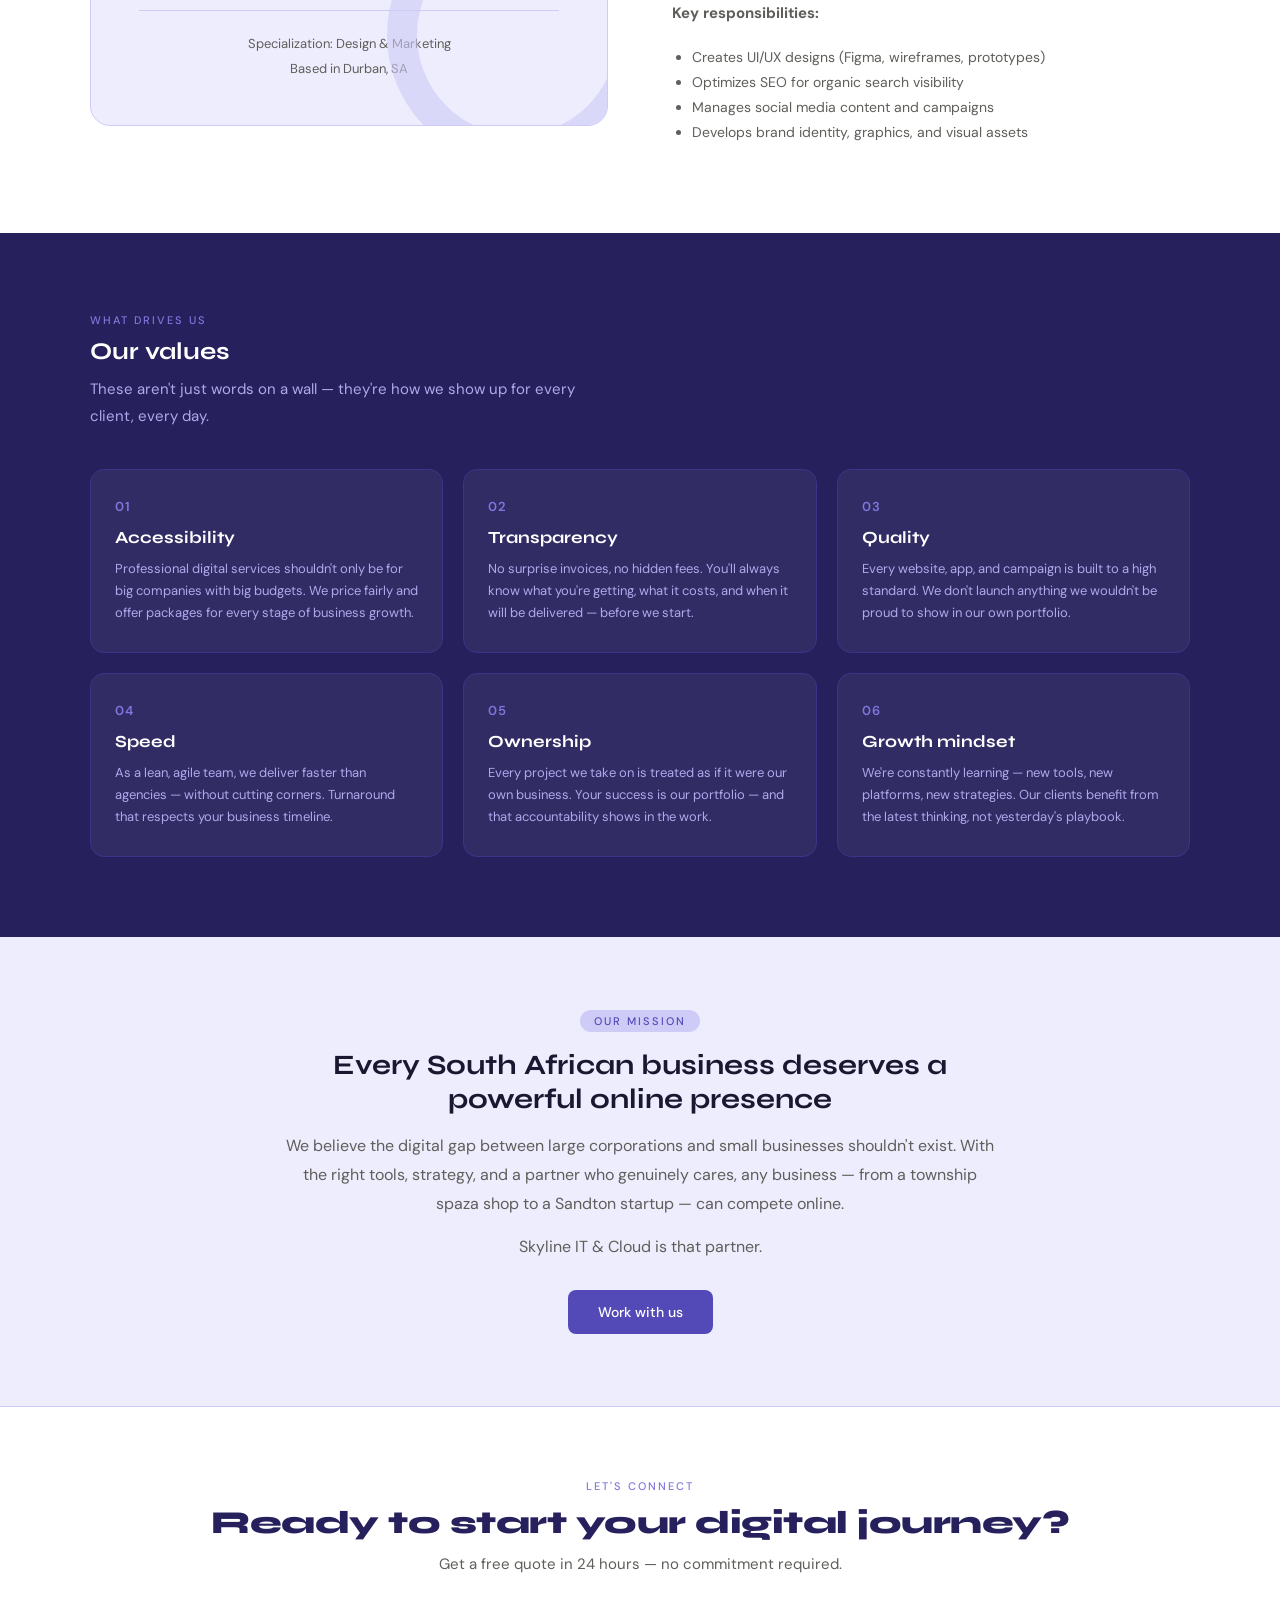
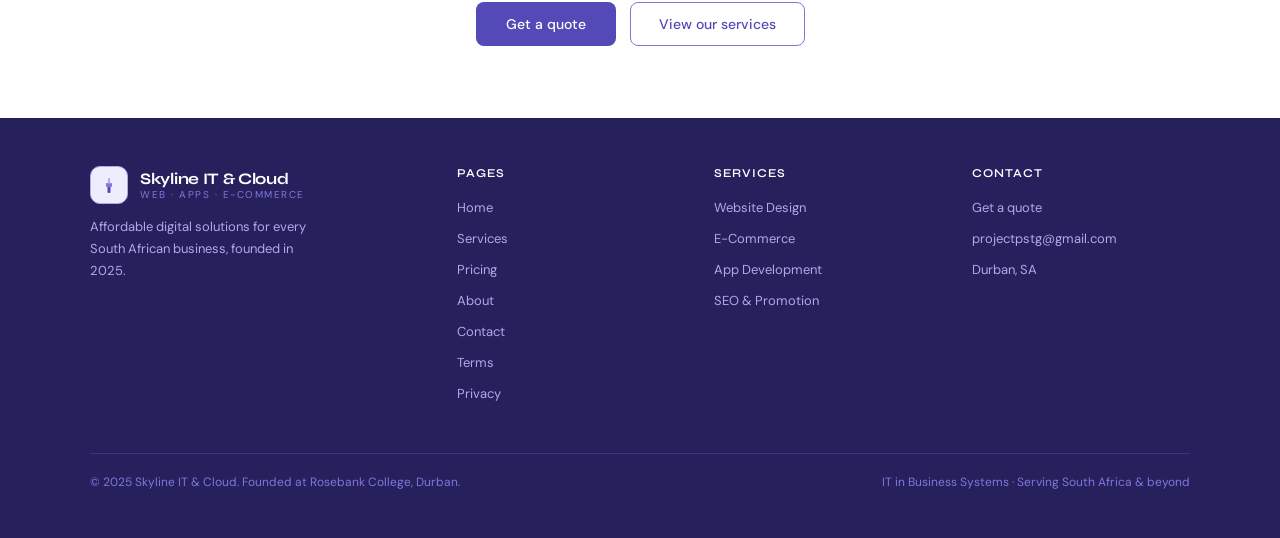
==== commit ca714cd4: "About Pictures Update" ====
--- a/about.html
+++ b/about.html
@@ -330,11 +330,37 @@
     <h2>Built by talented South Africans</h2>
     <p class="section-sub">A small, dedicated group working to make world-class digital services accessible to every business.</p>
 
+    <!-- Founder Profile -->
+    <div class="about-grid" style="margin-top: 48px;">
+      <div class="about-visual">
+        <img src="images/me.jpg" alt="S'nqobile Langa Hlatshwayo" class="avatar">
+        <h3>S'nqobile Langa Hlatshwayo</h3>
+        <p class="role">Founder & Project Manager</p>
+        <div class="institution">Rosebank College Current Student — IT in Business Systems</div>
+        <div style="margin-top:24px;padding-top:24px;border-top:1px solid var(--pu100)">
+          <div style="font-size:13px;color:var(--text-muted);margin-bottom:8px">Based in Durban, SA</div>
+          <div style="font-size:13px;color:var(--text-muted)">Founded 2025</div>
+        </div>
+      </div>
+      <div class="about-text">
+        <div class="section-label">Founder</div>
+        <h2>Leading the team with purpose</h2>
+        <p>S'nqobile founded Skyline IT & Cloud with a passion for digital solutions and a mission to make professional IT accessible to South African businesses.</p>
+        <p><strong>Key responsibilities:</strong></p>
+        <ul style="font-size:14px;color:var(--text-muted);line-height:1.8;margin:16px 0;padding-left:20px;">
+          <li>Guides the company vision and client strategy</li>
+          <li>Manages projects end-to-end with a client-first focus</li>
+          <li>Ensures quality, delivery, and team alignment</li>
+          <li>Builds relationships with clients and partners</li>
+        </ul>
+      </div>
+    </div>
+
     <!-- OG Profile -->
     <div class="about-grid" style="margin-top: 48px;">
       <div class="about-visual">
-        <img src="images/placeholder.jpg" alt="OG - Lead Web & App Developer" class="avatar">
-        <h3>OG</h3>
+        <img src="images/placeholder.jpg" alt="Okuhle Ganyile - Lead Web & App Developer" class="avatar">
+        <h3>Okuhle Ganyile</h3>
         <p class="role">Lead Web & App Developer</p>
         <div style="margin-top:24px;padding-top:24px;border-top:1px solid var(--pu100)">
           <div style="font-size:13px;color:var(--text-muted);margin-bottom:8px">Specialization: Web & Apps</div>
@@ -358,8 +384,8 @@
     <!-- Sno Profile -->
     <div class="about-grid" style="margin-top: 64px;">
       <div class="about-visual">
-        <img src="images/placeholder.jpg" alt="Sno - E-Commerce & Backend Specialist" class="avatar">
-        <h3>Sno</h3>
+        <img src="images/placeholder.jpg" alt="Sinobomi Zibobo - E-Commerce & Backend Specialist" class="avatar">
+        <h3>Sinobomi Zibobo</h3>
         <p class="role">E-Commerce & Backend Specialist</p>
         <div style="margin-top:24px;padding-top:24px;border-top:1px solid var(--pu100)">
           <div style="font-size:13px;color:var(--text-muted);margin-bottom:8px">Specialization: E-Commerce & Backend</div>
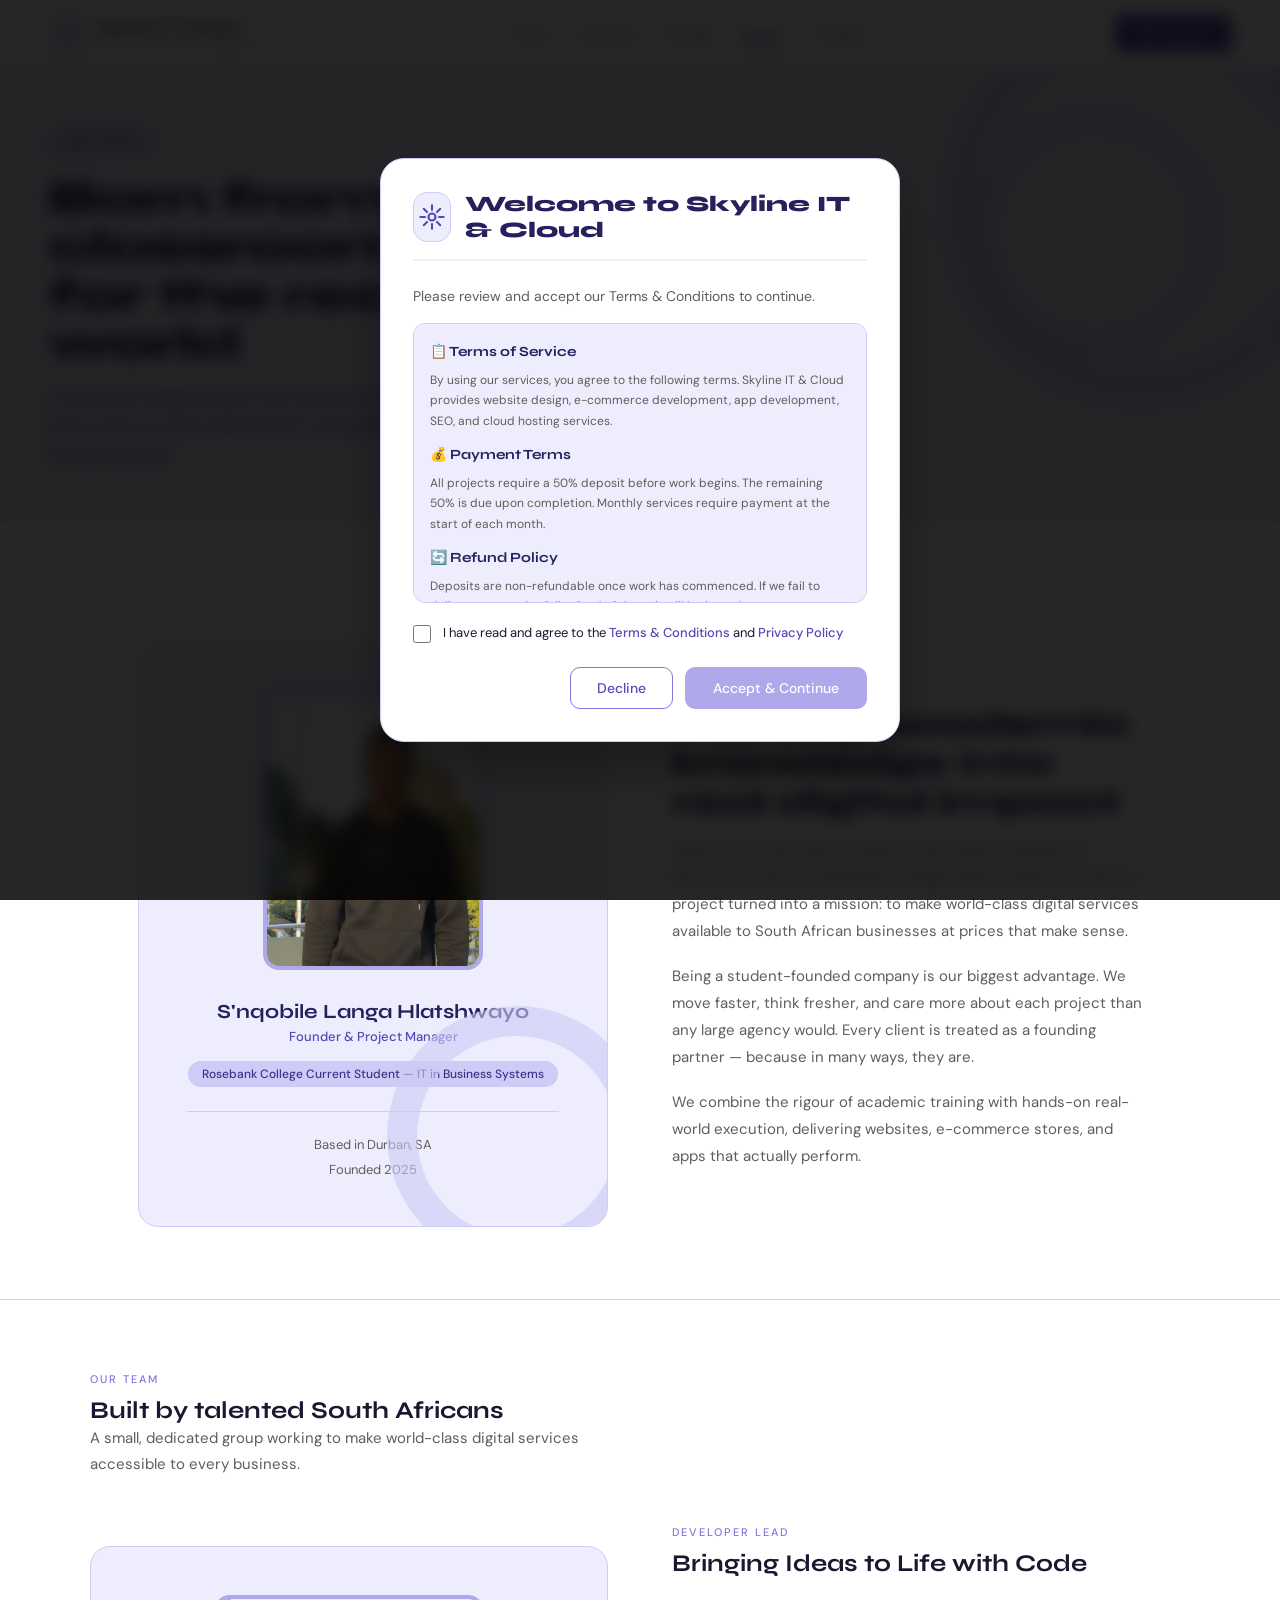
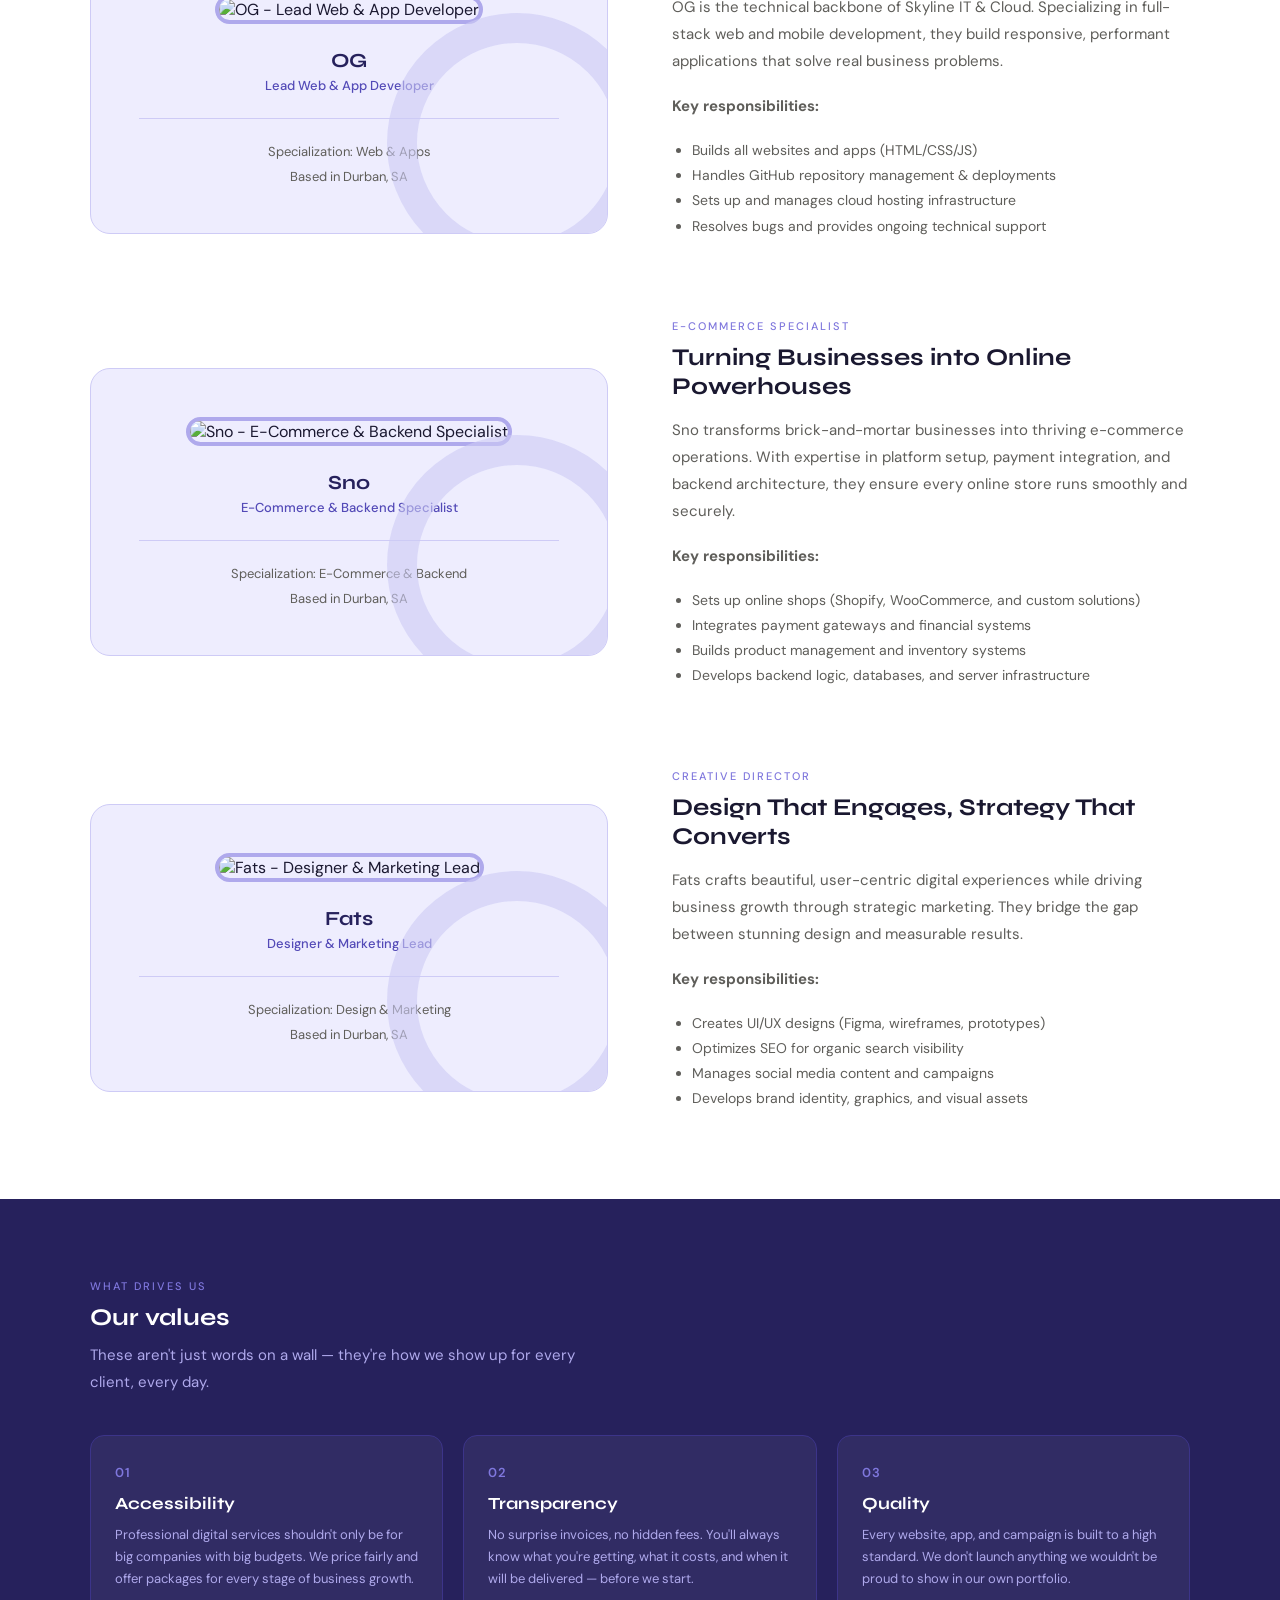
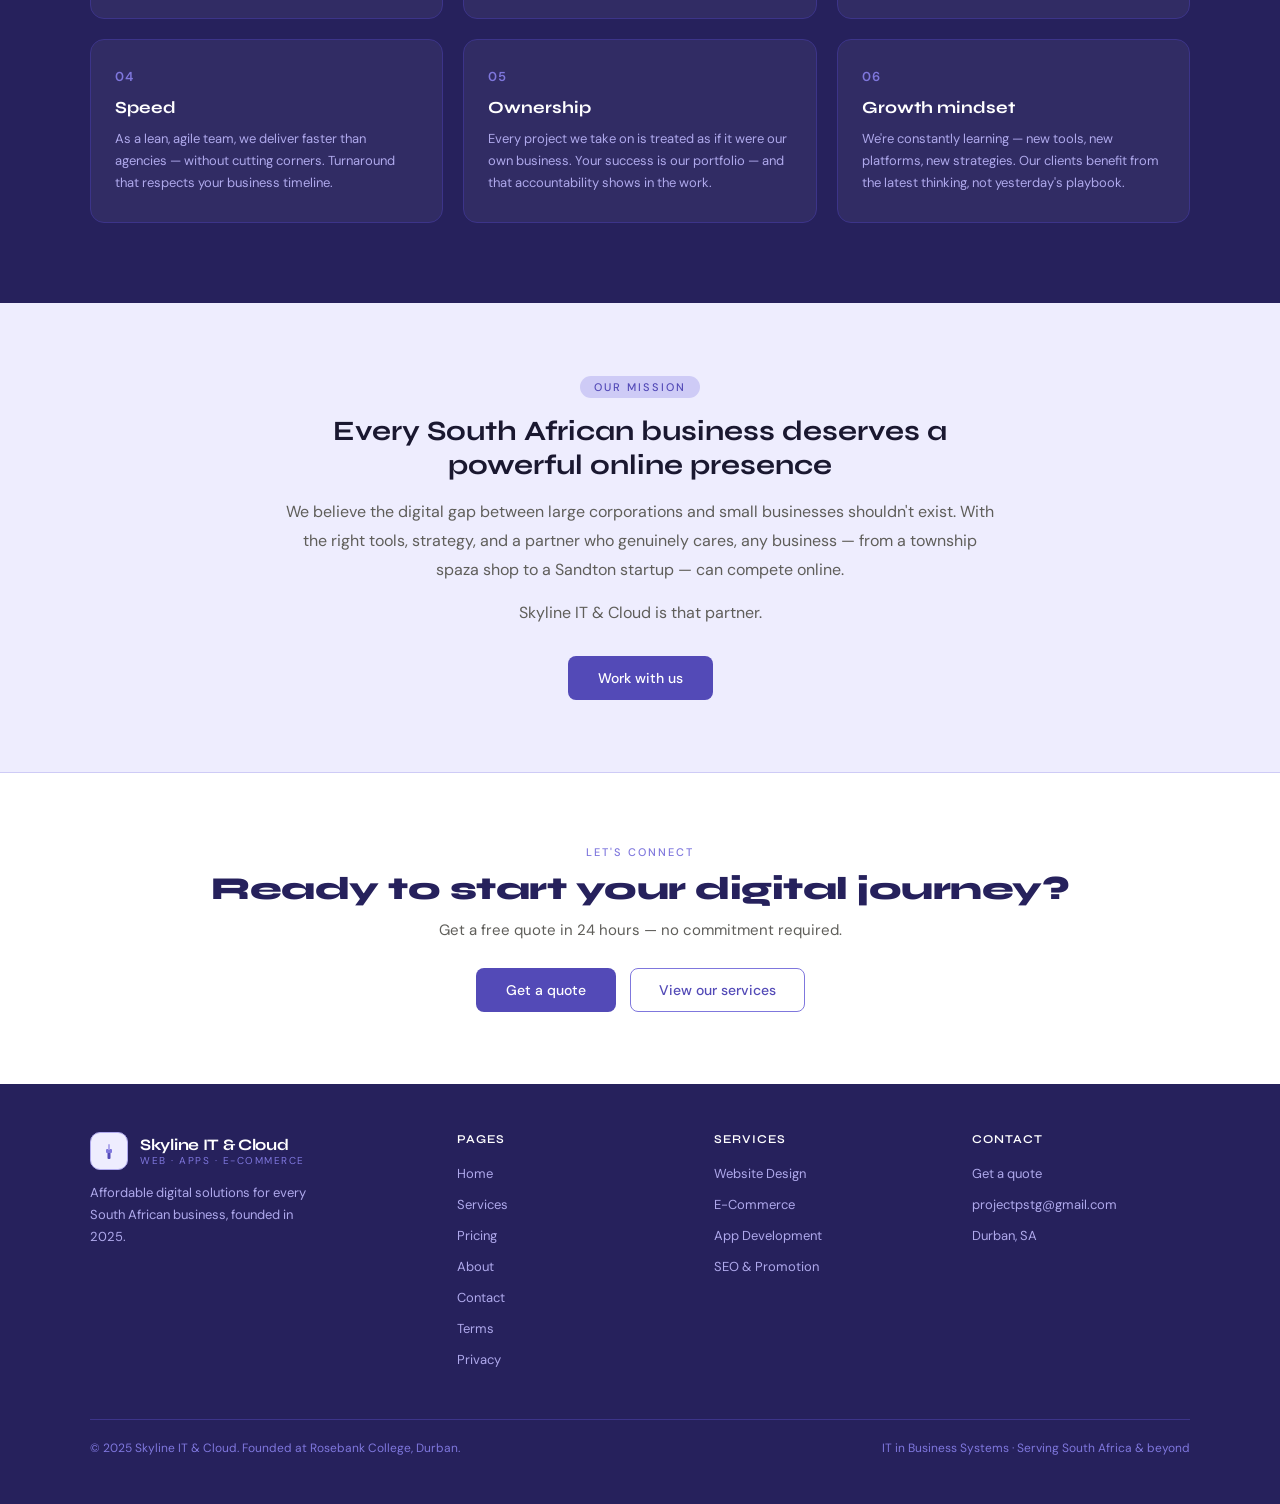
==== commit 375723b4: "Revert "About Pictures Update" This reverts commit ca714cd4f284af4e7066f6a0e0472e7f89d4f7b2." ====
--- a/about.html
+++ b/about.html
@@ -330,37 +330,11 @@
     <h2>Built by talented South Africans</h2>
     <p class="section-sub">A small, dedicated group working to make world-class digital services accessible to every business.</p>
 
-    <!-- Founder Profile -->
-    <div class="about-grid" style="margin-top: 48px;">
-      <div class="about-visual">
-        <img src="images/me.jpg" alt="S'nqobile Langa Hlatshwayo" class="avatar">
-        <h3>S'nqobile Langa Hlatshwayo</h3>
-        <p class="role">Founder & Project Manager</p>
-        <div class="institution">Rosebank College Current Student — IT in Business Systems</div>
-        <div style="margin-top:24px;padding-top:24px;border-top:1px solid var(--pu100)">
-          <div style="font-size:13px;color:var(--text-muted);margin-bottom:8px">Based in Durban, SA</div>
-          <div style="font-size:13px;color:var(--text-muted)">Founded 2025</div>
-        </div>
-      </div>
-      <div class="about-text">
-        <div class="section-label">Founder</div>
-        <h2>Leading the team with purpose</h2>
-        <p>S'nqobile founded Skyline IT & Cloud with a passion for digital solutions and a mission to make professional IT accessible to South African businesses.</p>
-        <p><strong>Key responsibilities:</strong></p>
-        <ul style="font-size:14px;color:var(--text-muted);line-height:1.8;margin:16px 0;padding-left:20px;">
-          <li>Guides the company vision and client strategy</li>
-          <li>Manages projects end-to-end with a client-first focus</li>
-          <li>Ensures quality, delivery, and team alignment</li>
-          <li>Builds relationships with clients and partners</li>
-        </ul>
-      </div>
-    </div>
-
     <!-- OG Profile -->
     <div class="about-grid" style="margin-top: 48px;">
       <div class="about-visual">
-        <img src="images/placeholder.jpg" alt="Okuhle Ganyile - Lead Web & App Developer" class="avatar">
-        <h3>Okuhle Ganyile</h3>
+        <img src="og.jpeg" alt="OG - Lead Web & App Developer" class="avatar">
+        <h3>OG</h3>
         <p class="role">Lead Web & App Developer</p>
         <div style="margin-top:24px;padding-top:24px;border-top:1px solid var(--pu100)">
           <div style="font-size:13px;color:var(--text-muted);margin-bottom:8px">Specialization: Web & Apps</div>
@@ -384,8 +358,8 @@
     <!-- Sno Profile -->
     <div class="about-grid" style="margin-top: 64px;">
       <div class="about-visual">
-        <img src="images/placeholder.jpg" alt="Sinobomi Zibobo - E-Commerce & Backend Specialist" class="avatar">
-        <h3>Sinobomi Zibobo</h3>
+        <img src="sno.png" alt="Sno - E-Commerce & Backend Specialist" class="avatar">
+        <h3>Sno</h3>
         <p class="role">E-Commerce & Backend Specialist</p>
         <div style="margin-top:24px;padding-top:24px;border-top:1px solid var(--pu100)">
           <div style="font-size:13px;color:var(--text-muted);margin-bottom:8px">Specialization: E-Commerce & Backend</div>
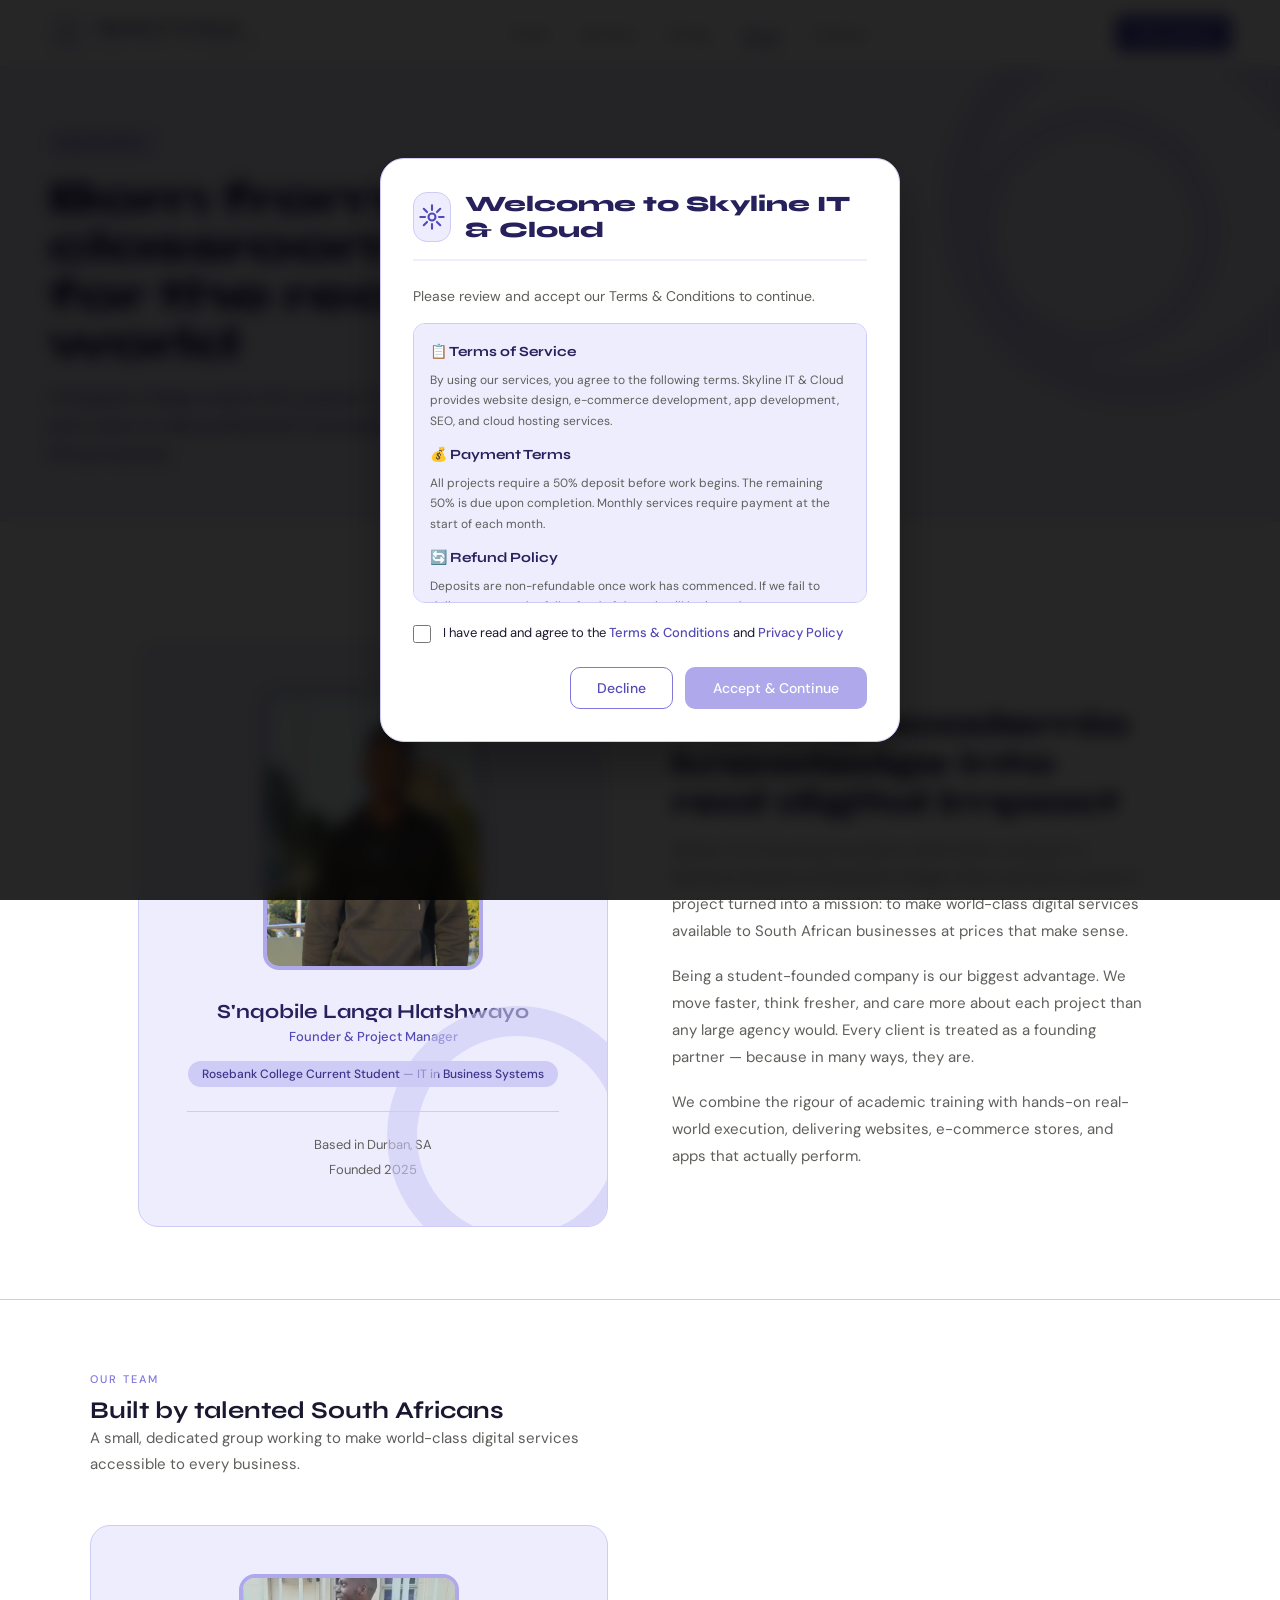
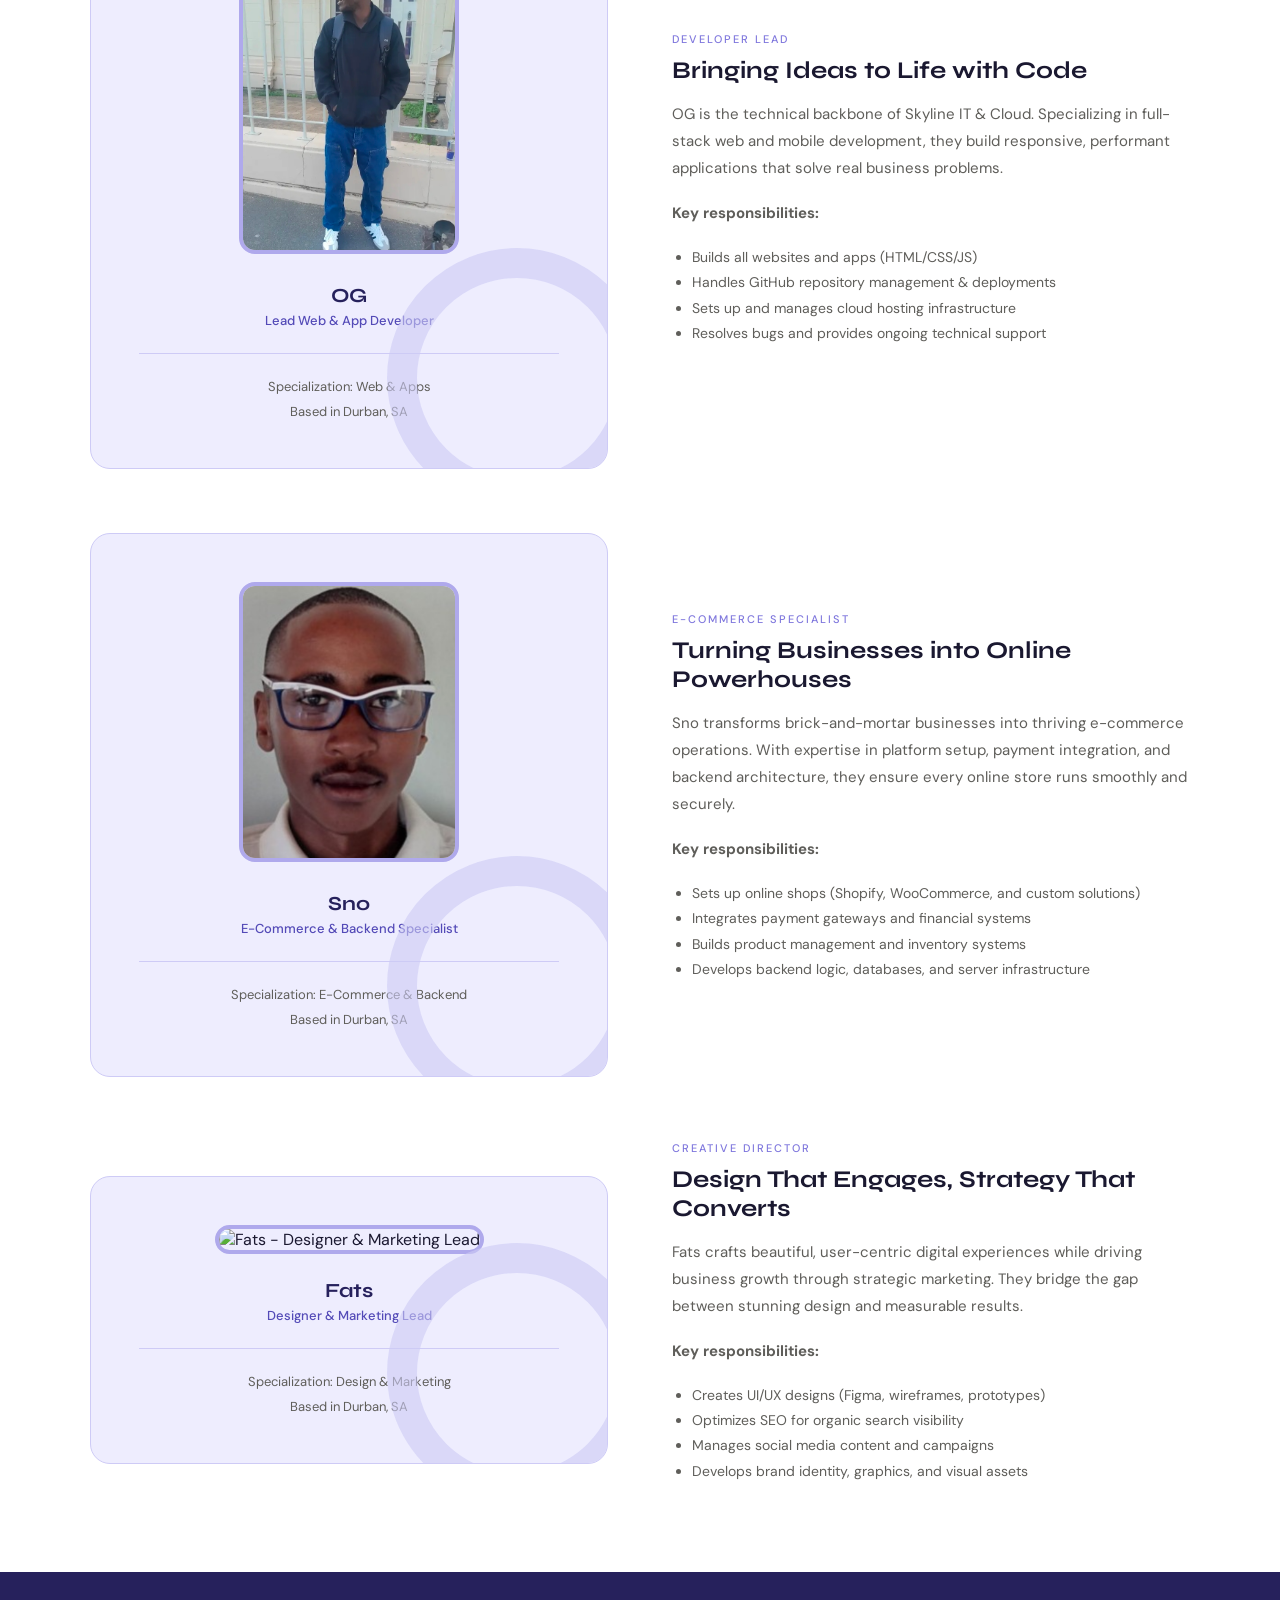
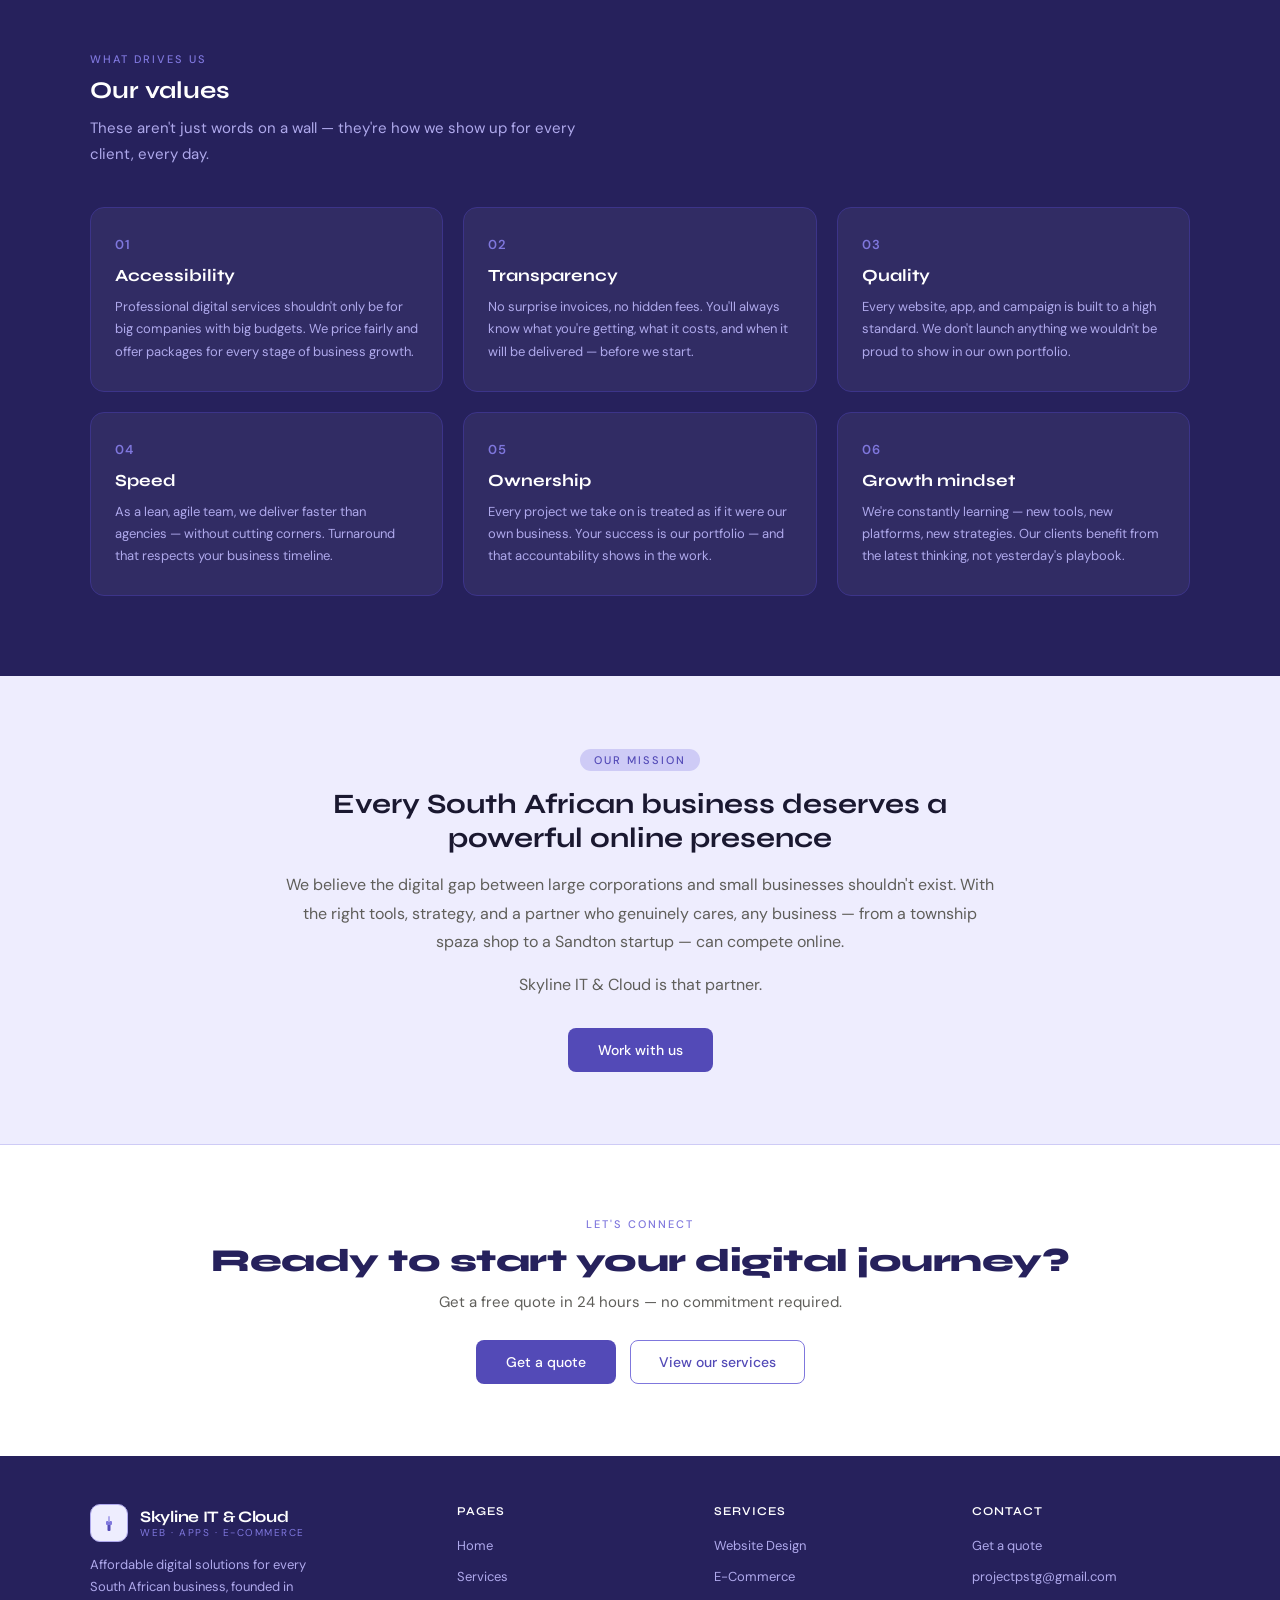
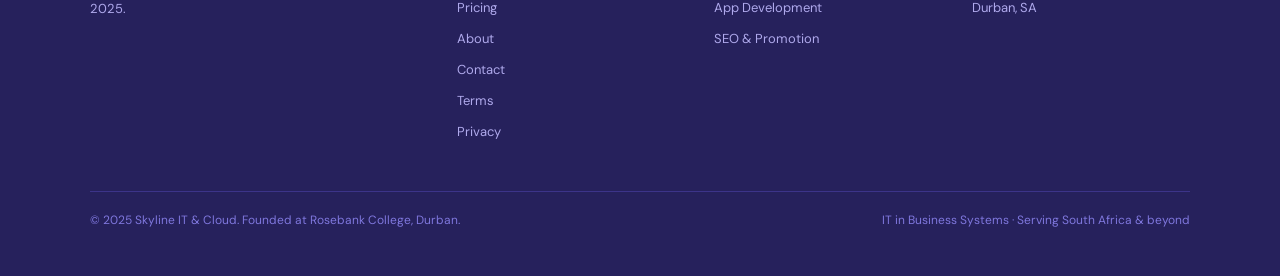
==== commit b370e89f: "Pictures Update 2" ====
--- a/about.html
+++ b/about.html
@@ -358,7 +358,7 @@
     <!-- Sno Profile -->
     <div class="about-grid" style="margin-top: 64px;">
       <div class="about-visual">
-        <img src="sno.png" alt="Sno - E-Commerce & Backend Specialist" class="avatar">
+        <img src="Sno.png" alt="Sno - E-Commerce & Backend Specialist" class="avatar">
         <h3>Sno</h3>
         <p class="role">E-Commerce & Backend Specialist</p>
         <div style="margin-top:24px;padding-top:24px;border-top:1px solid var(--pu100)">
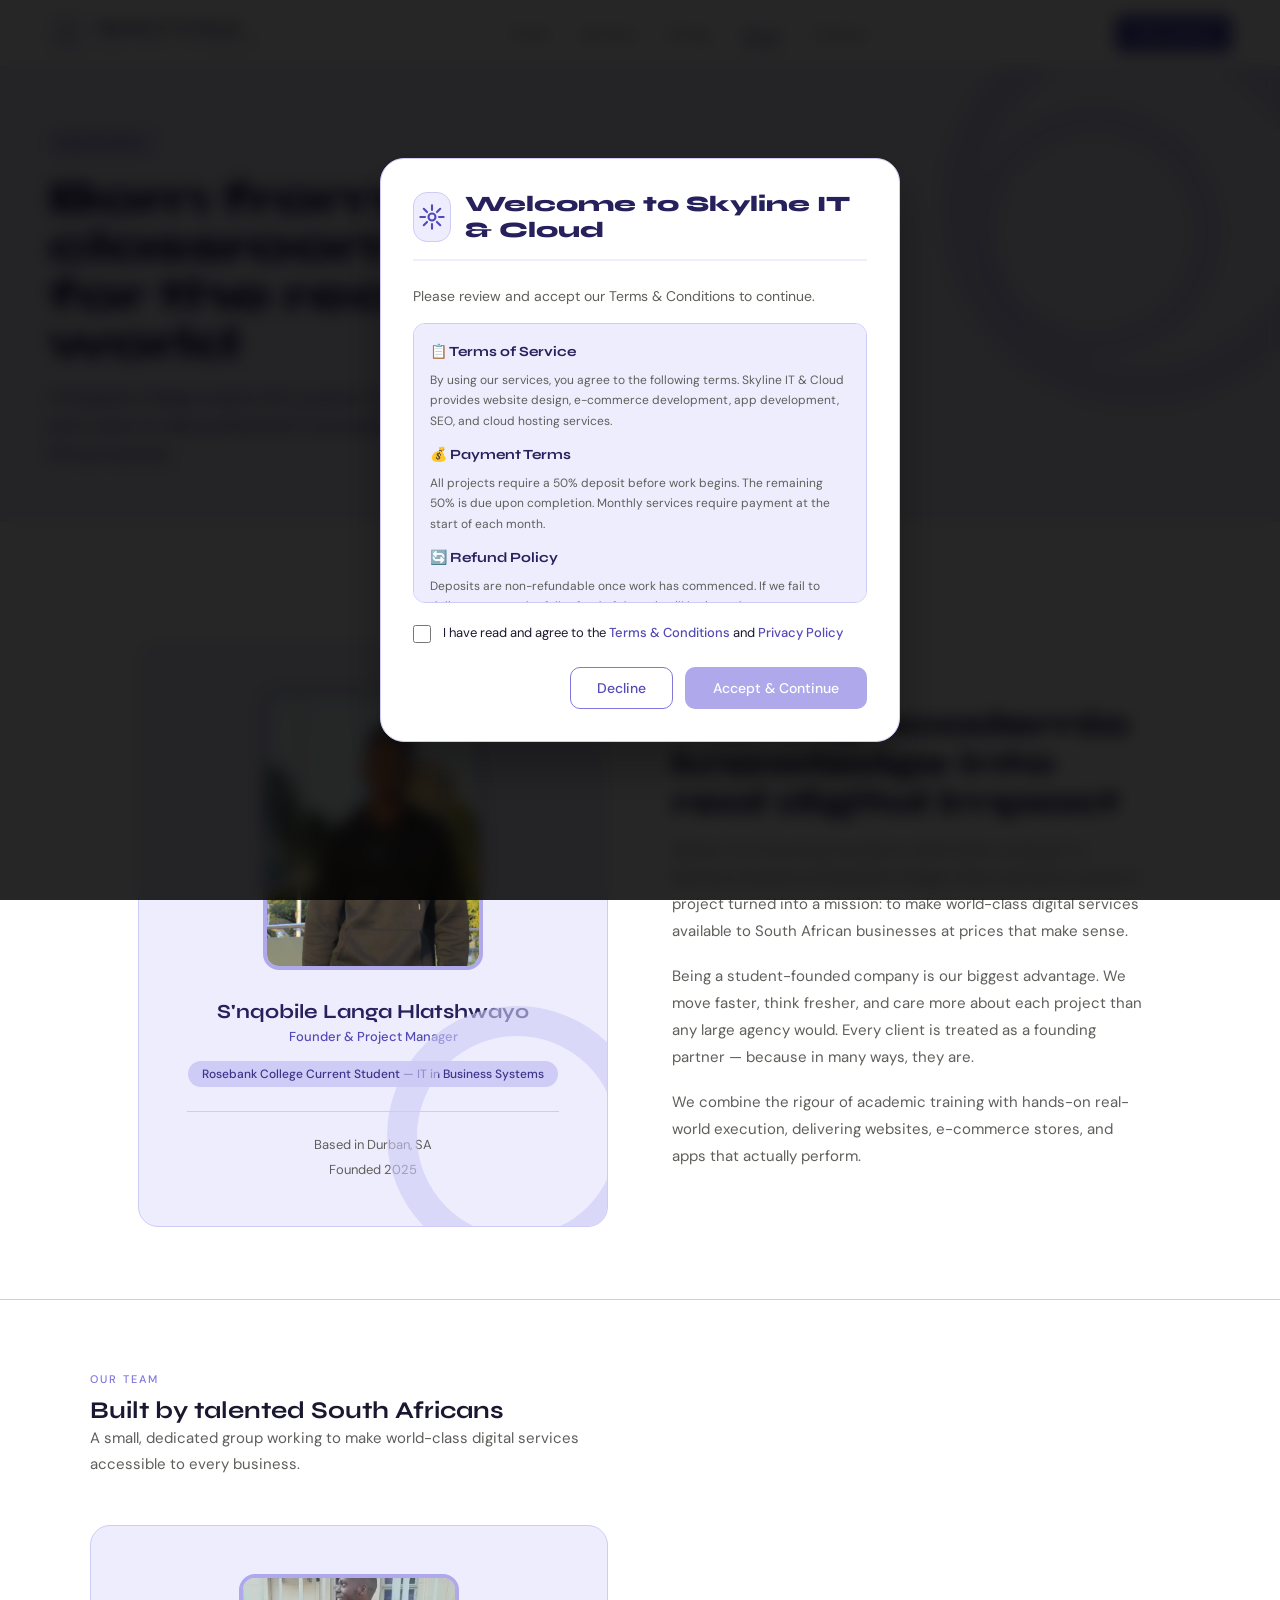
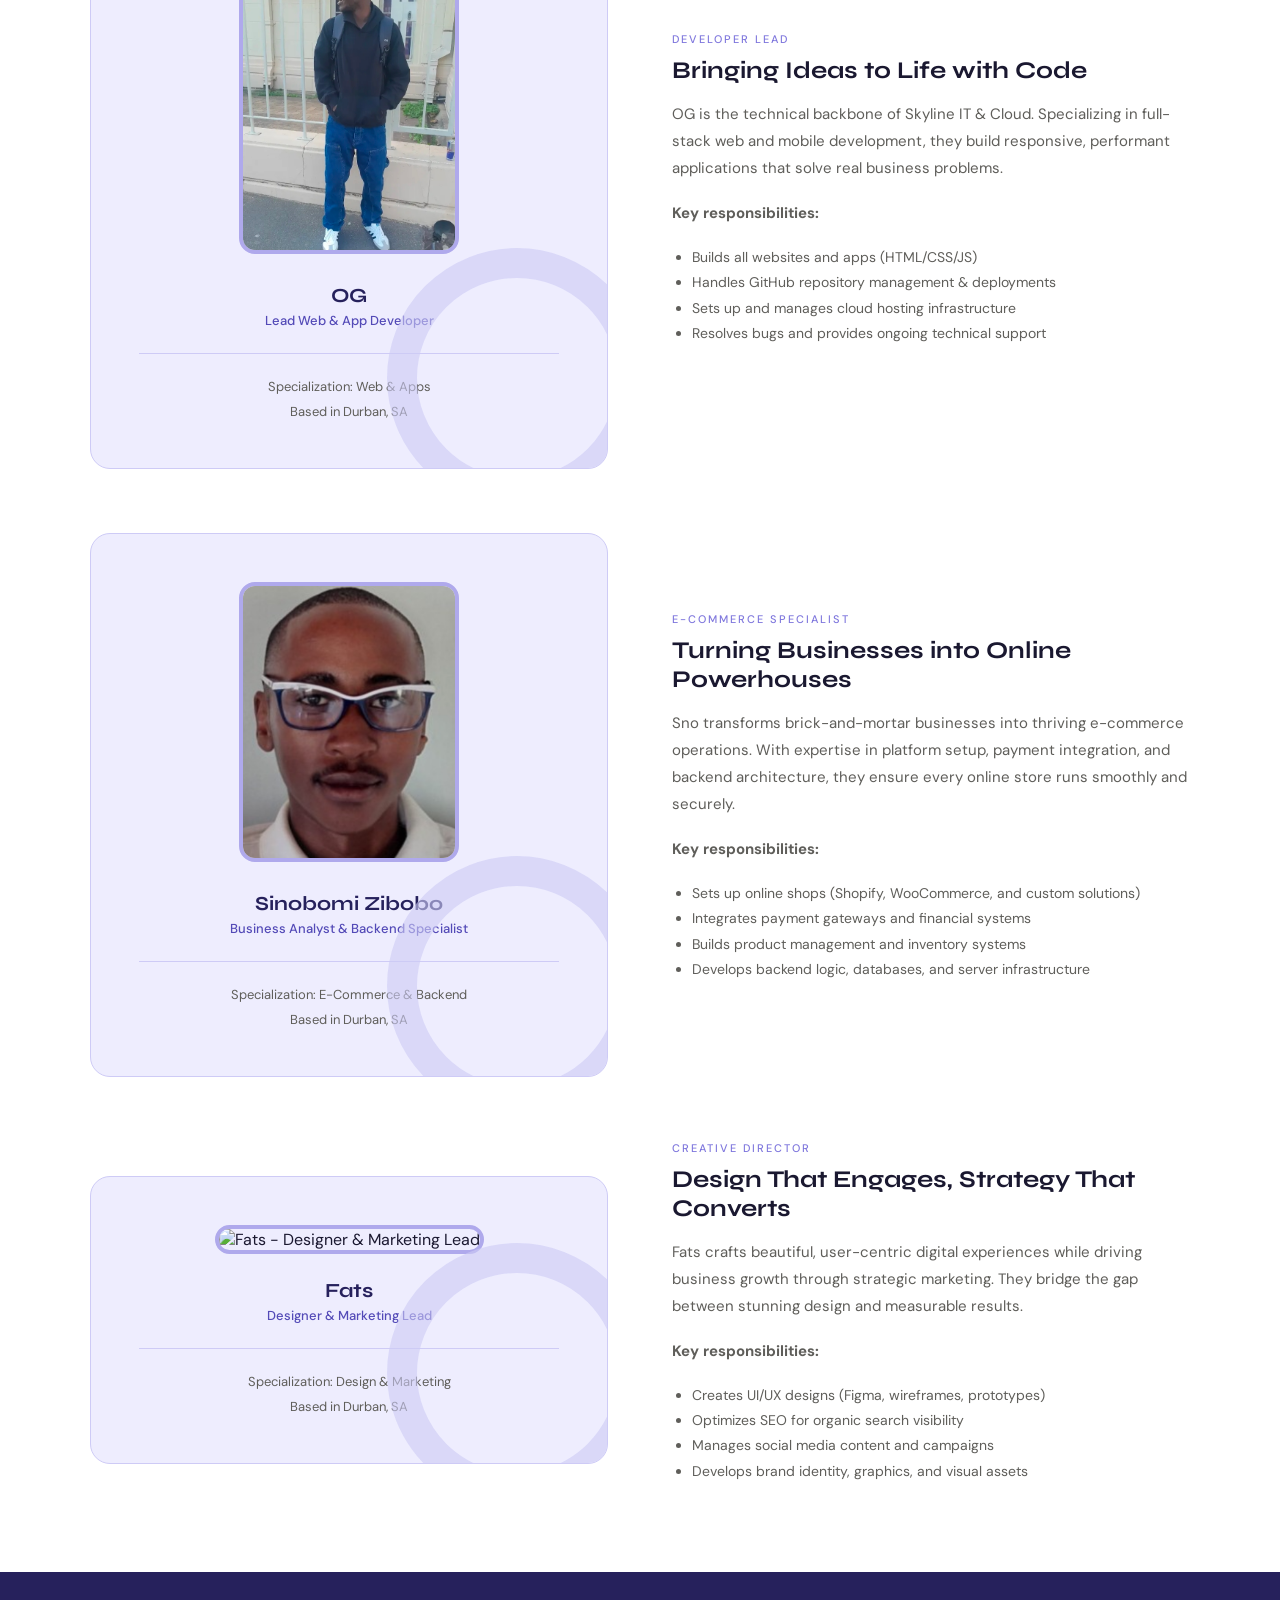
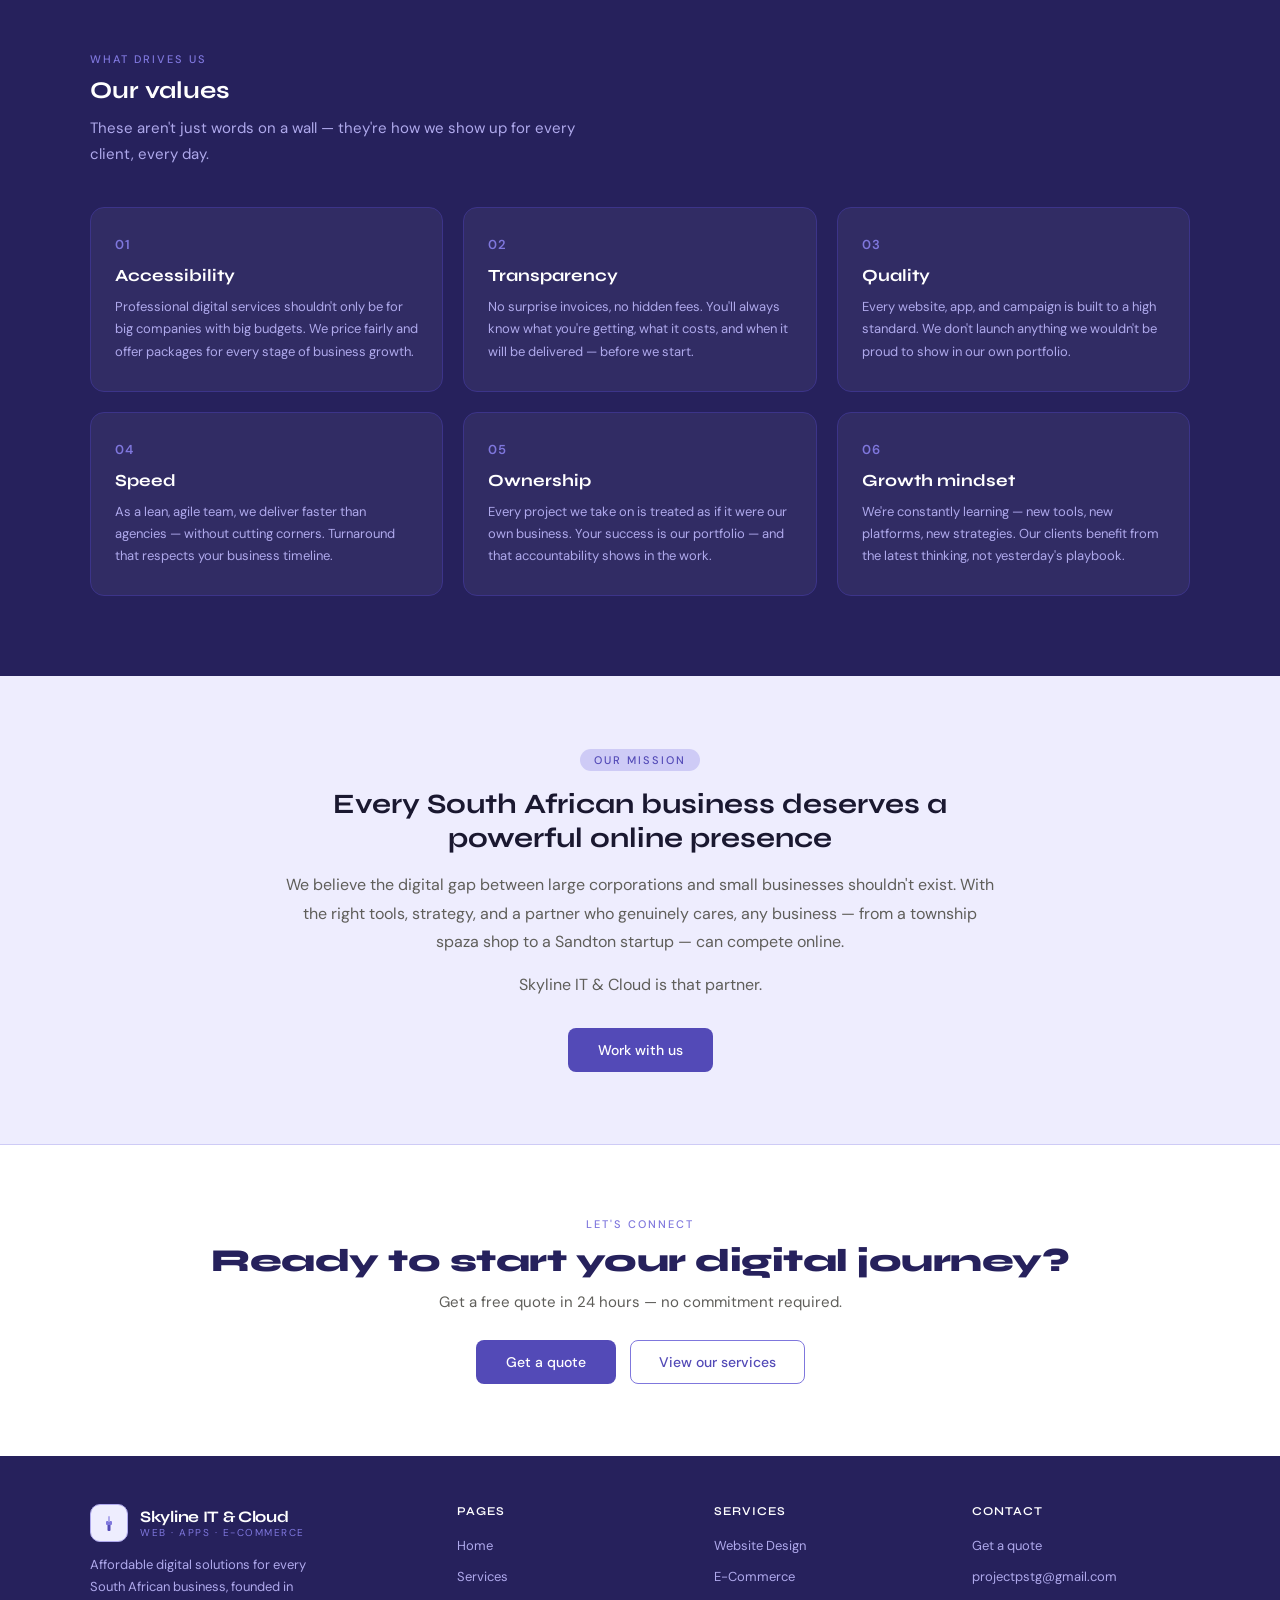
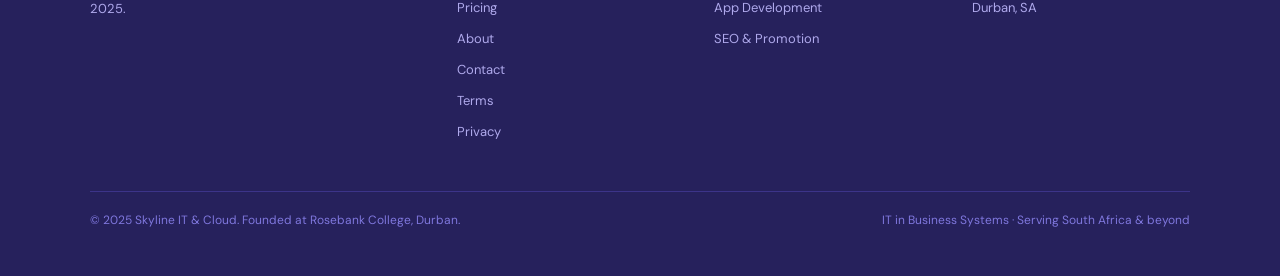
==== commit 82bba0a0: "Team Roles Update" ====
--- a/about.html
+++ b/about.html
@@ -358,9 +358,9 @@
     <!-- Sno Profile -->
     <div class="about-grid" style="margin-top: 64px;">
       <div class="about-visual">
-        <img src="Sno.png" alt="Sno - E-Commerce & Backend Specialist" class="avatar">
-        <h3>Sno</h3>
-        <p class="role">E-Commerce & Backend Specialist</p>
+        <img src="Sno.png" alt="Sinobomi Zibobo - Business Analyst" class="avatar">
+        <h3>Sinobomi Zibobo</h3>
+        <p class="role">Business Analyst & Backend Specialist</p>
         <div style="margin-top:24px;padding-top:24px;border-top:1px solid var(--pu100)">
           <div style="font-size:13px;color:var(--text-muted);margin-bottom:8px">Specialization: E-Commerce & Backend</div>
           <div style="font-size:13px;color:var(--text-muted)">Based in Durban, SA</div>
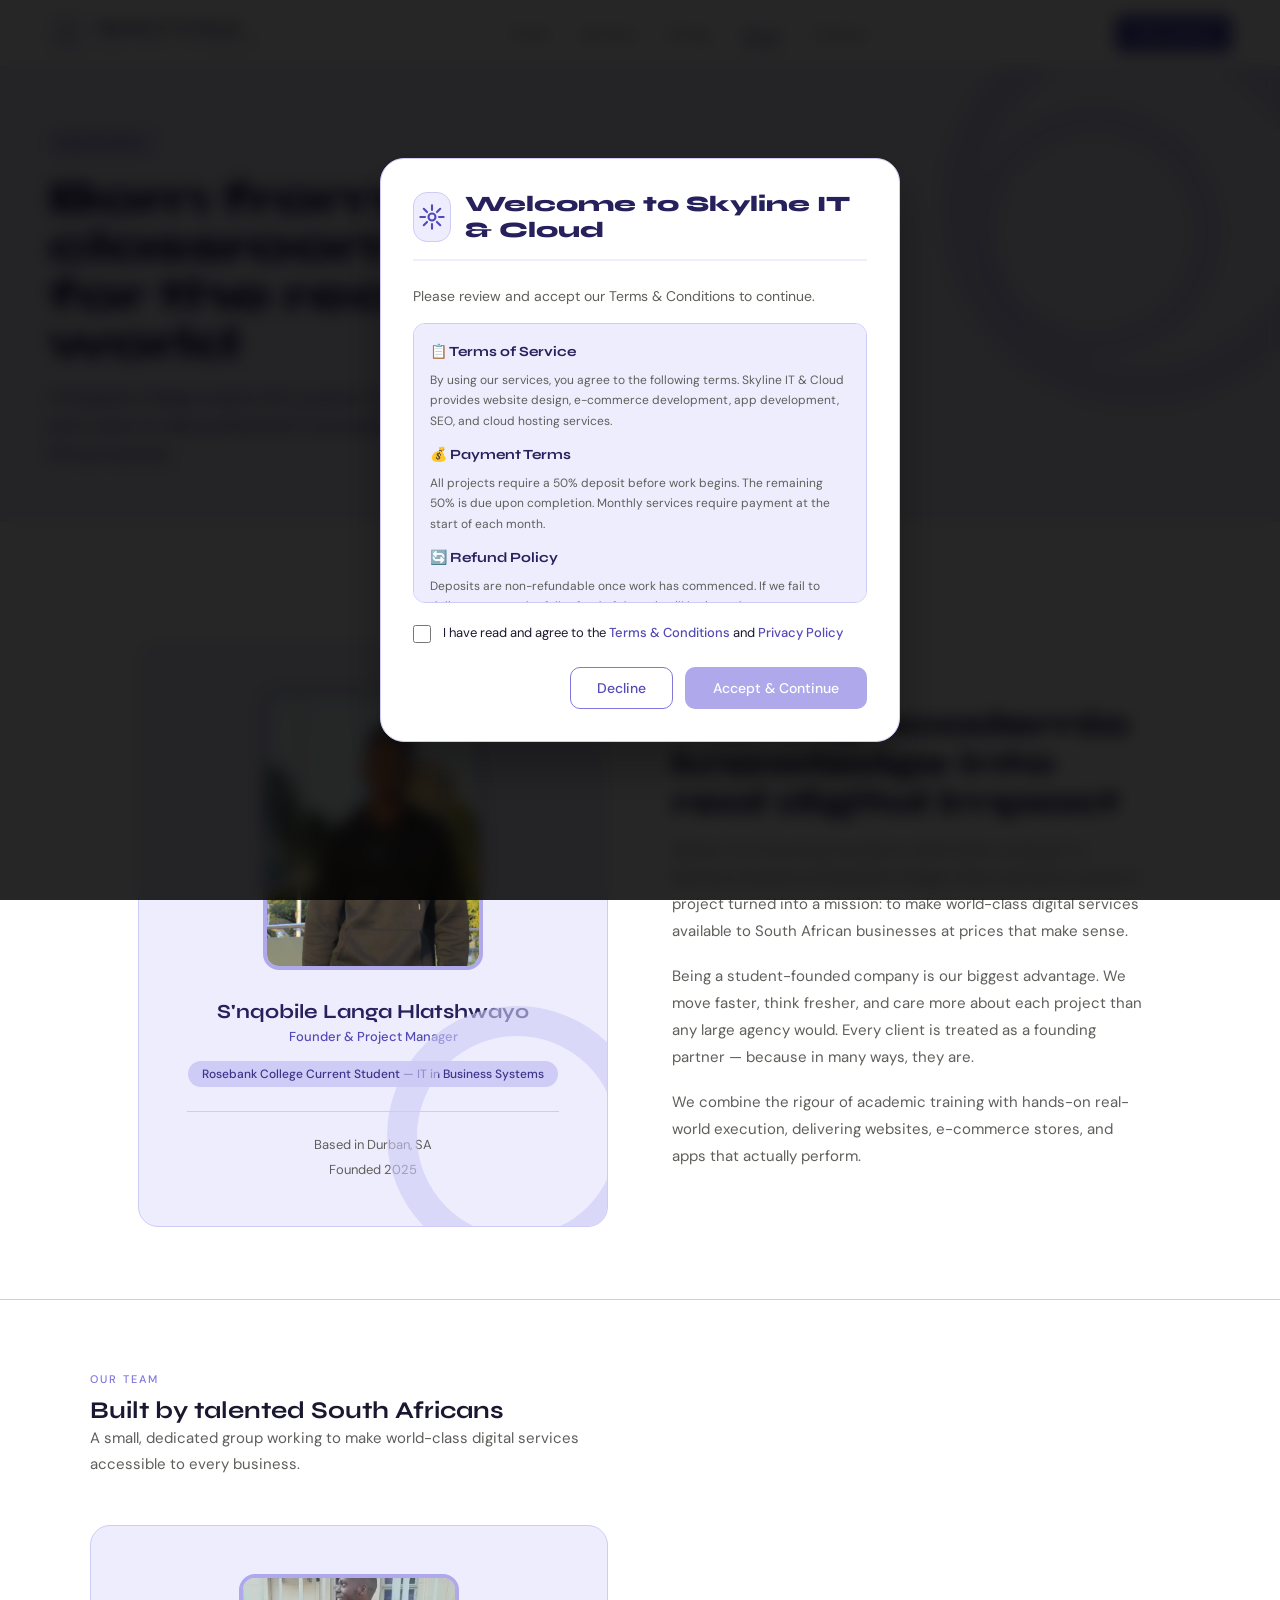
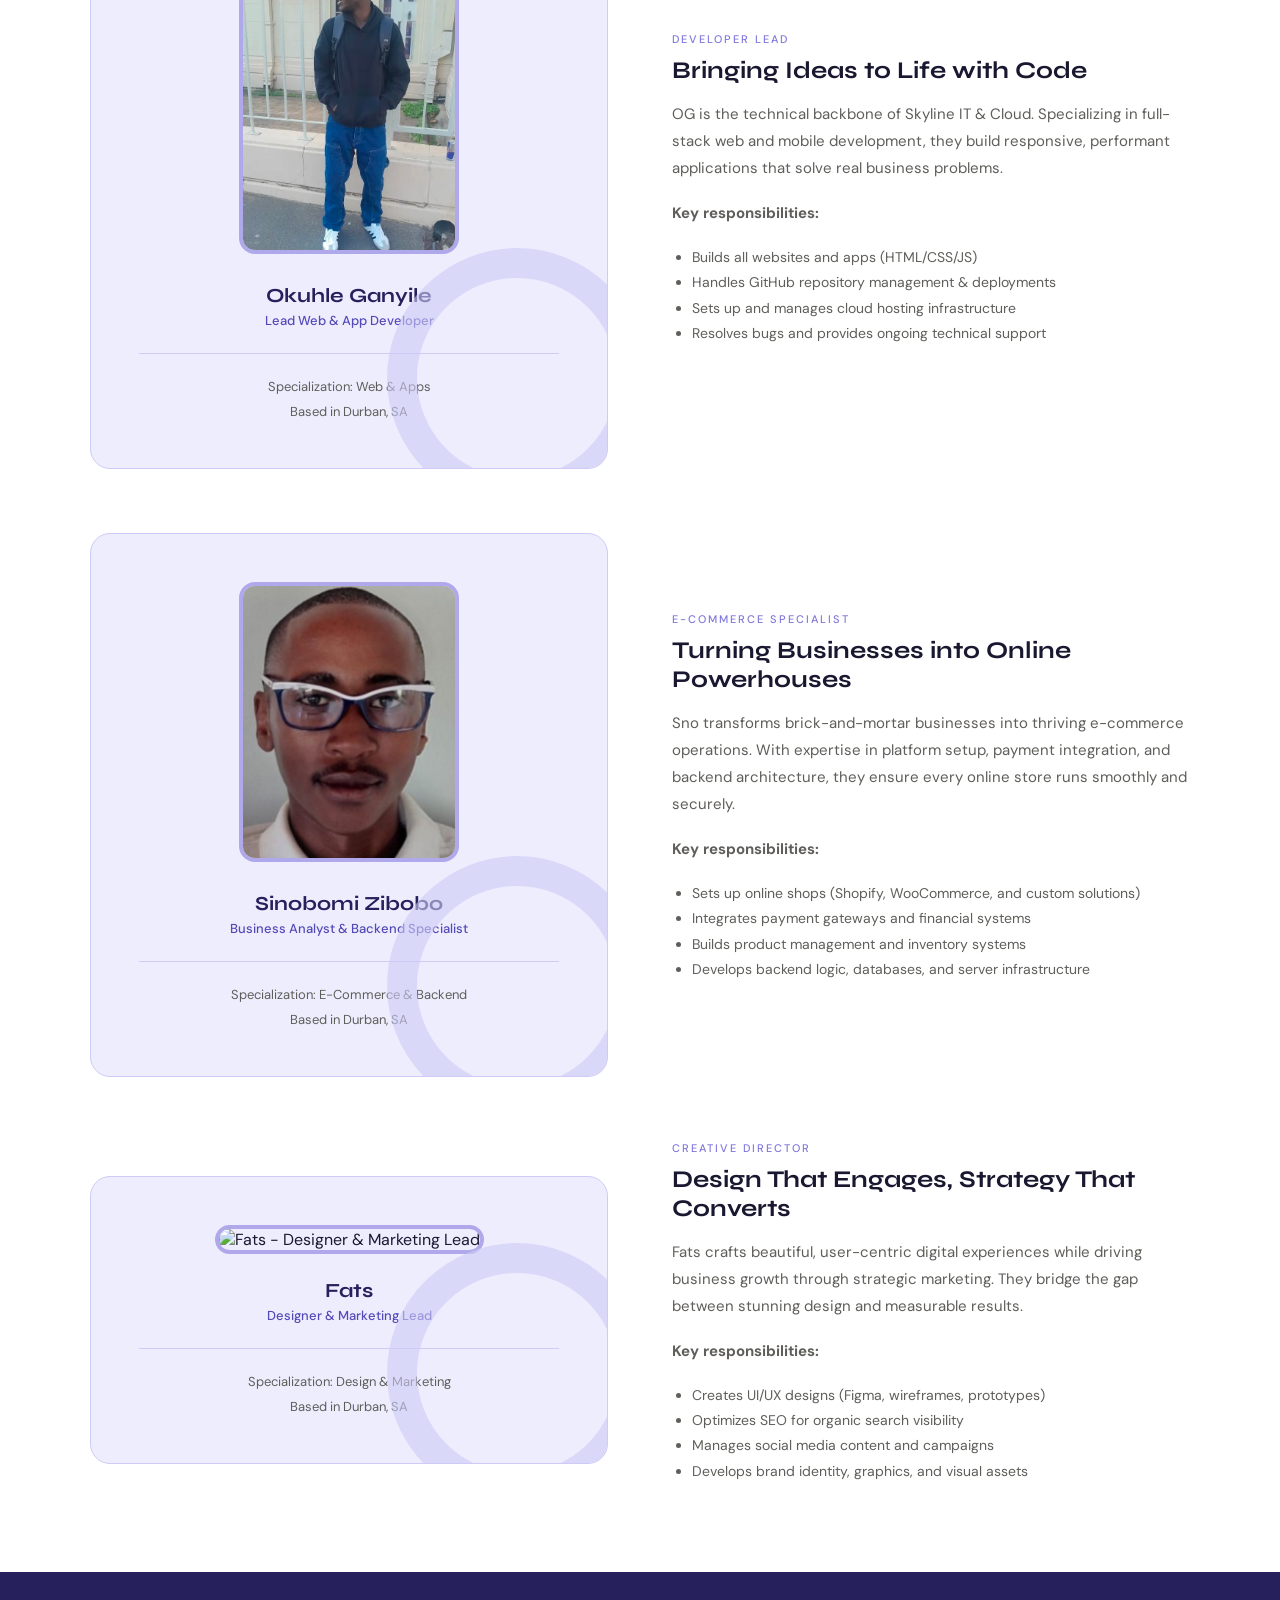
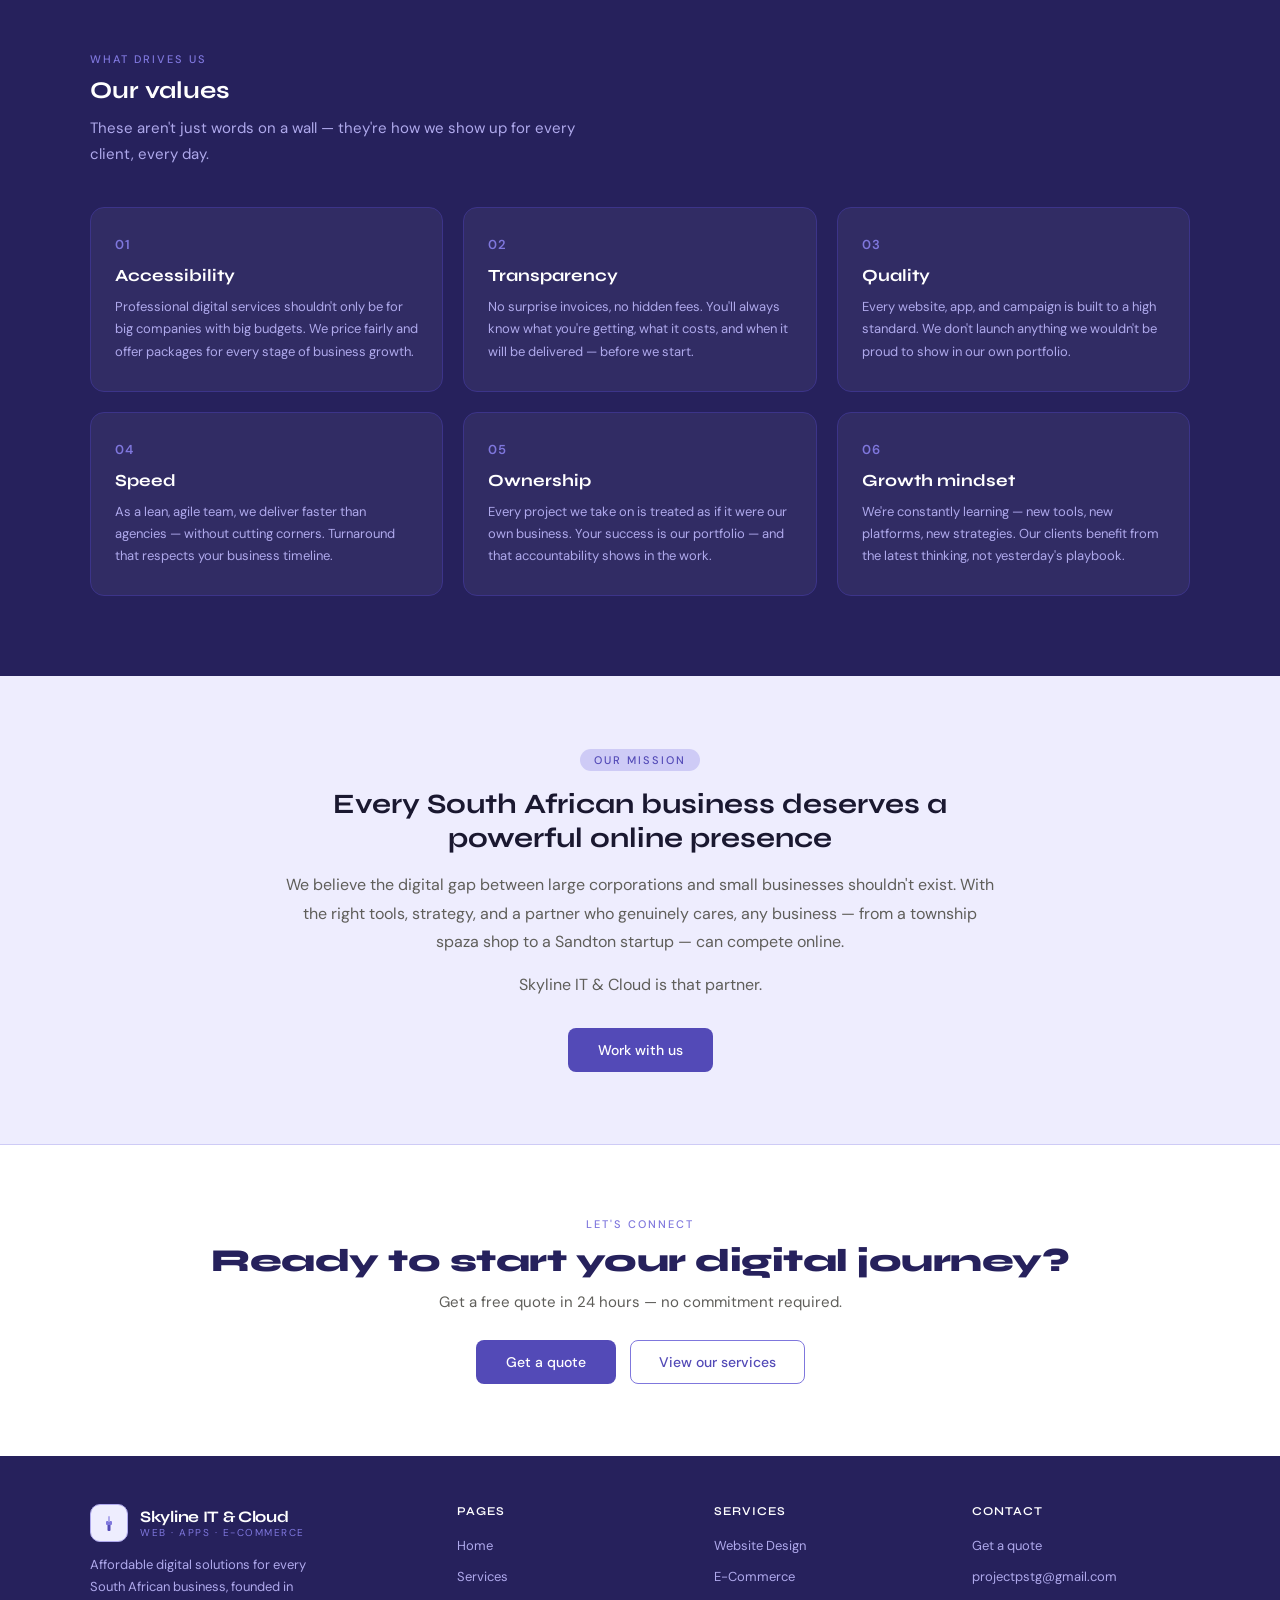
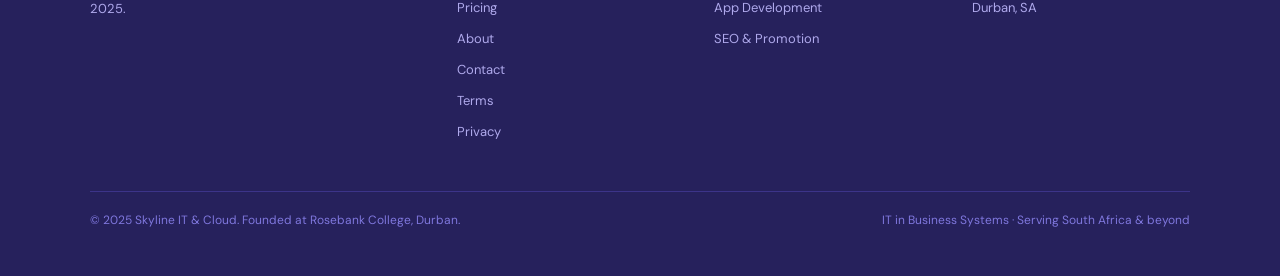
==== commit dcc011cf: "Team Roles Update 2" ====
--- a/about.html
+++ b/about.html
@@ -333,8 +333,8 @@
     <!-- OG Profile -->
     <div class="about-grid" style="margin-top: 48px;">
       <div class="about-visual">
-        <img src="og.jpeg" alt="OG - Lead Web & App Developer" class="avatar">
-        <h3>OG</h3>
+        <img src="og.jpeg" alt="Okuhle Ganyile - Lead Web & App Developer" class="avatar">
+        <h3>Okuhle Ganyile</h3>
         <p class="role">Lead Web & App Developer</p>
         <div style="margin-top:24px;padding-top:24px;border-top:1px solid var(--pu100)">
           <div style="font-size:13px;color:var(--text-muted);margin-bottom:8px">Specialization: Web & Apps</div>
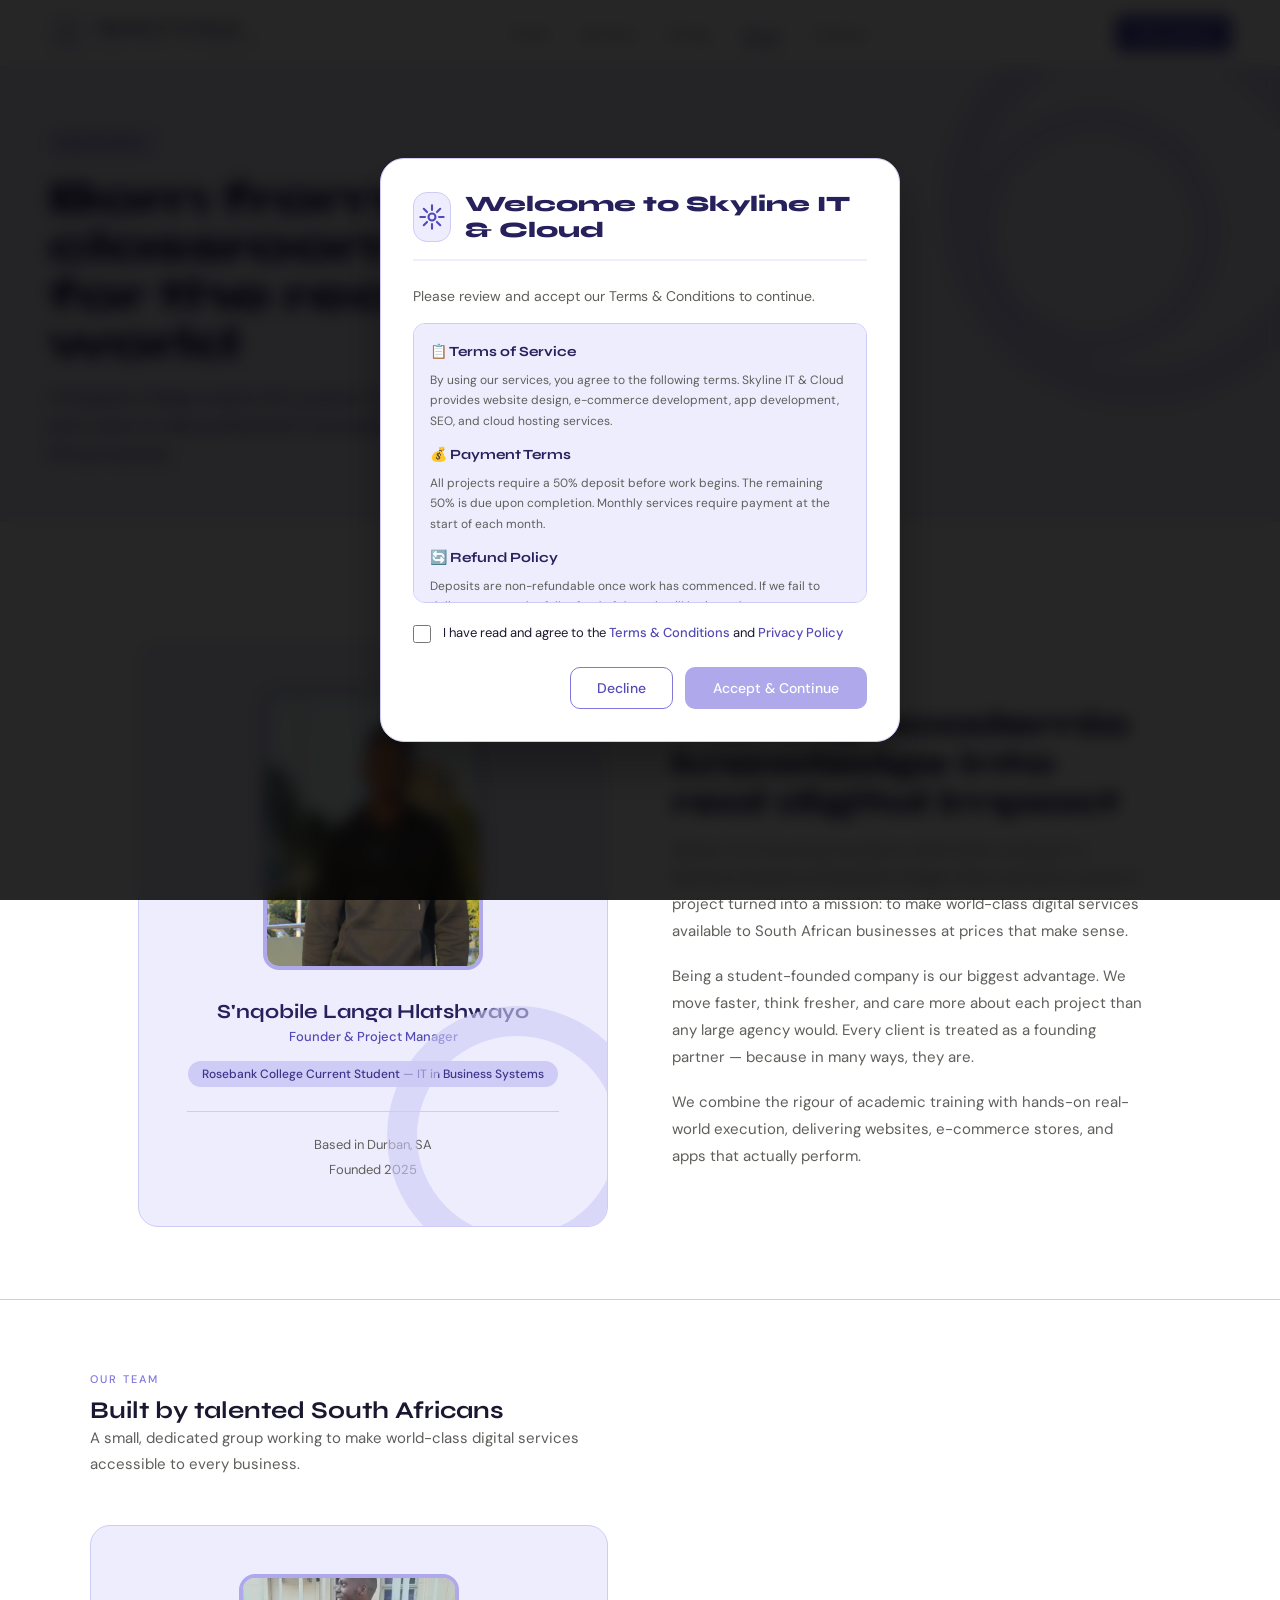
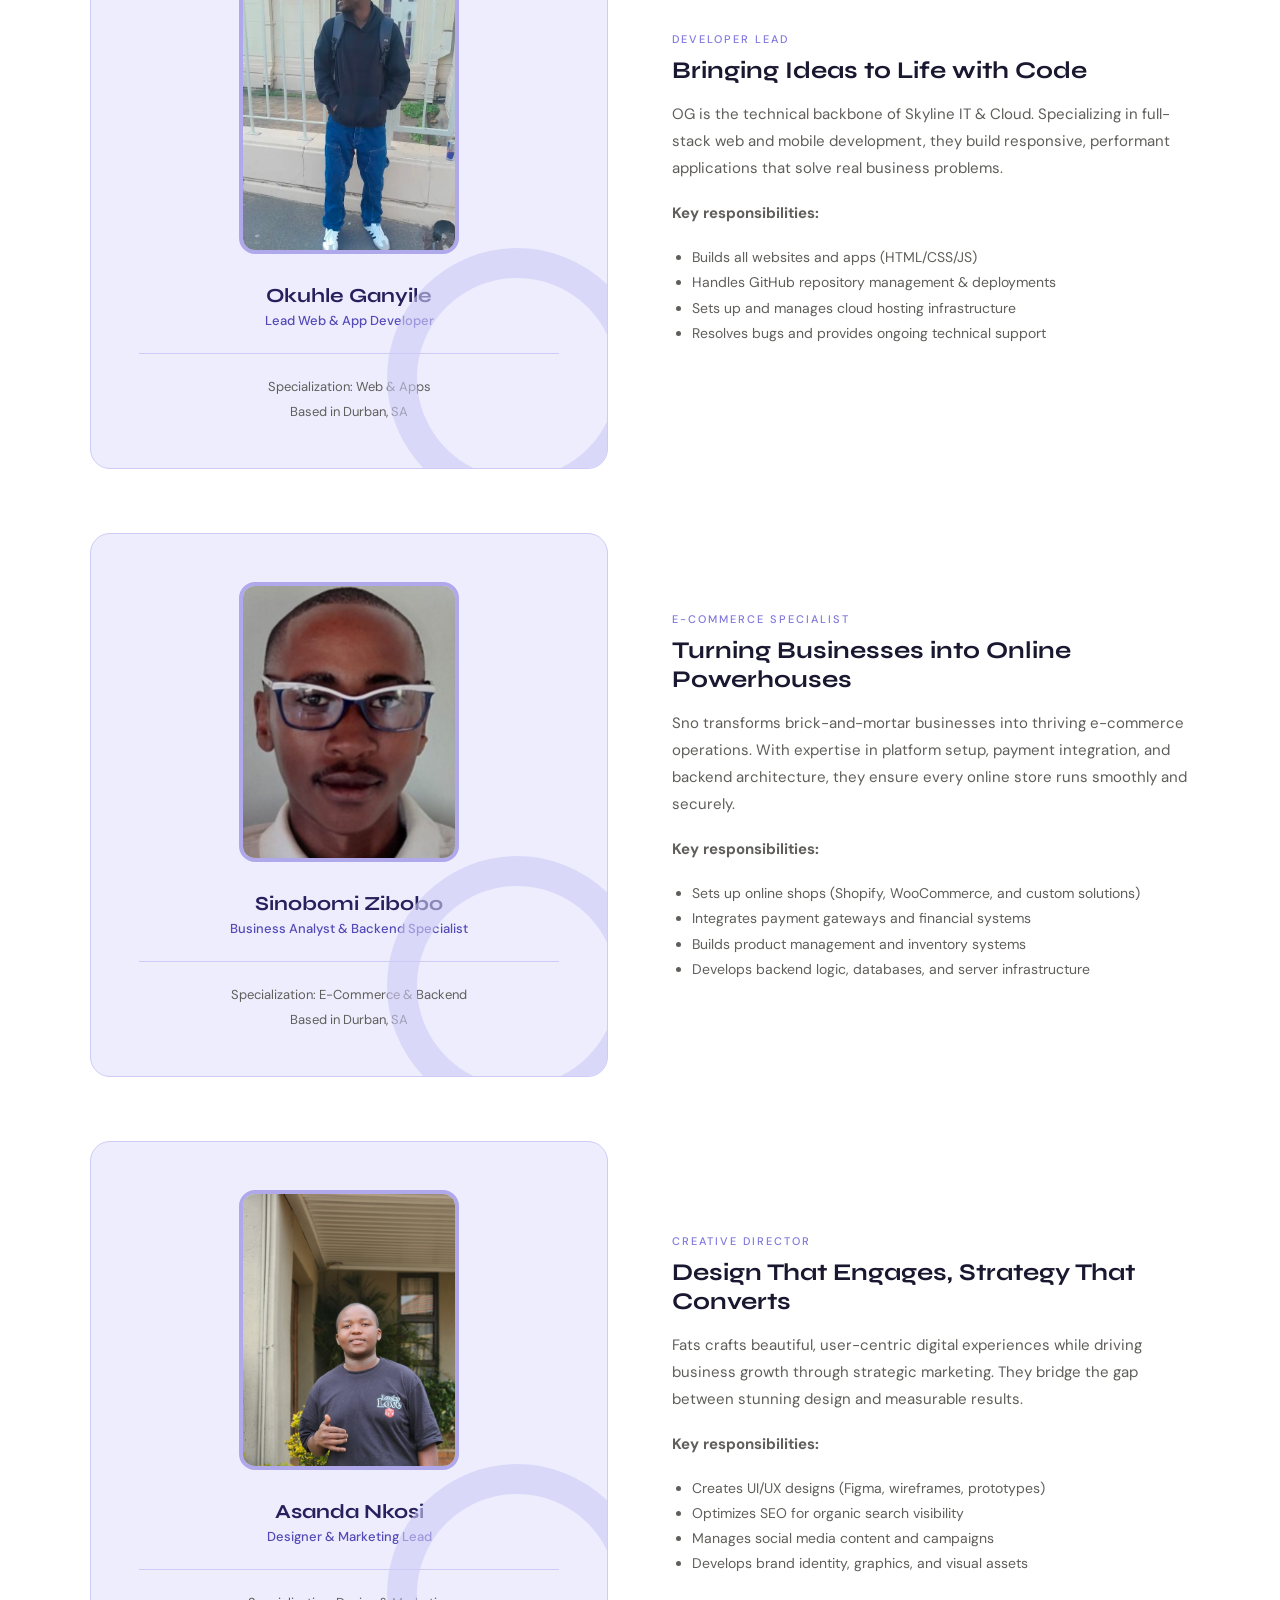
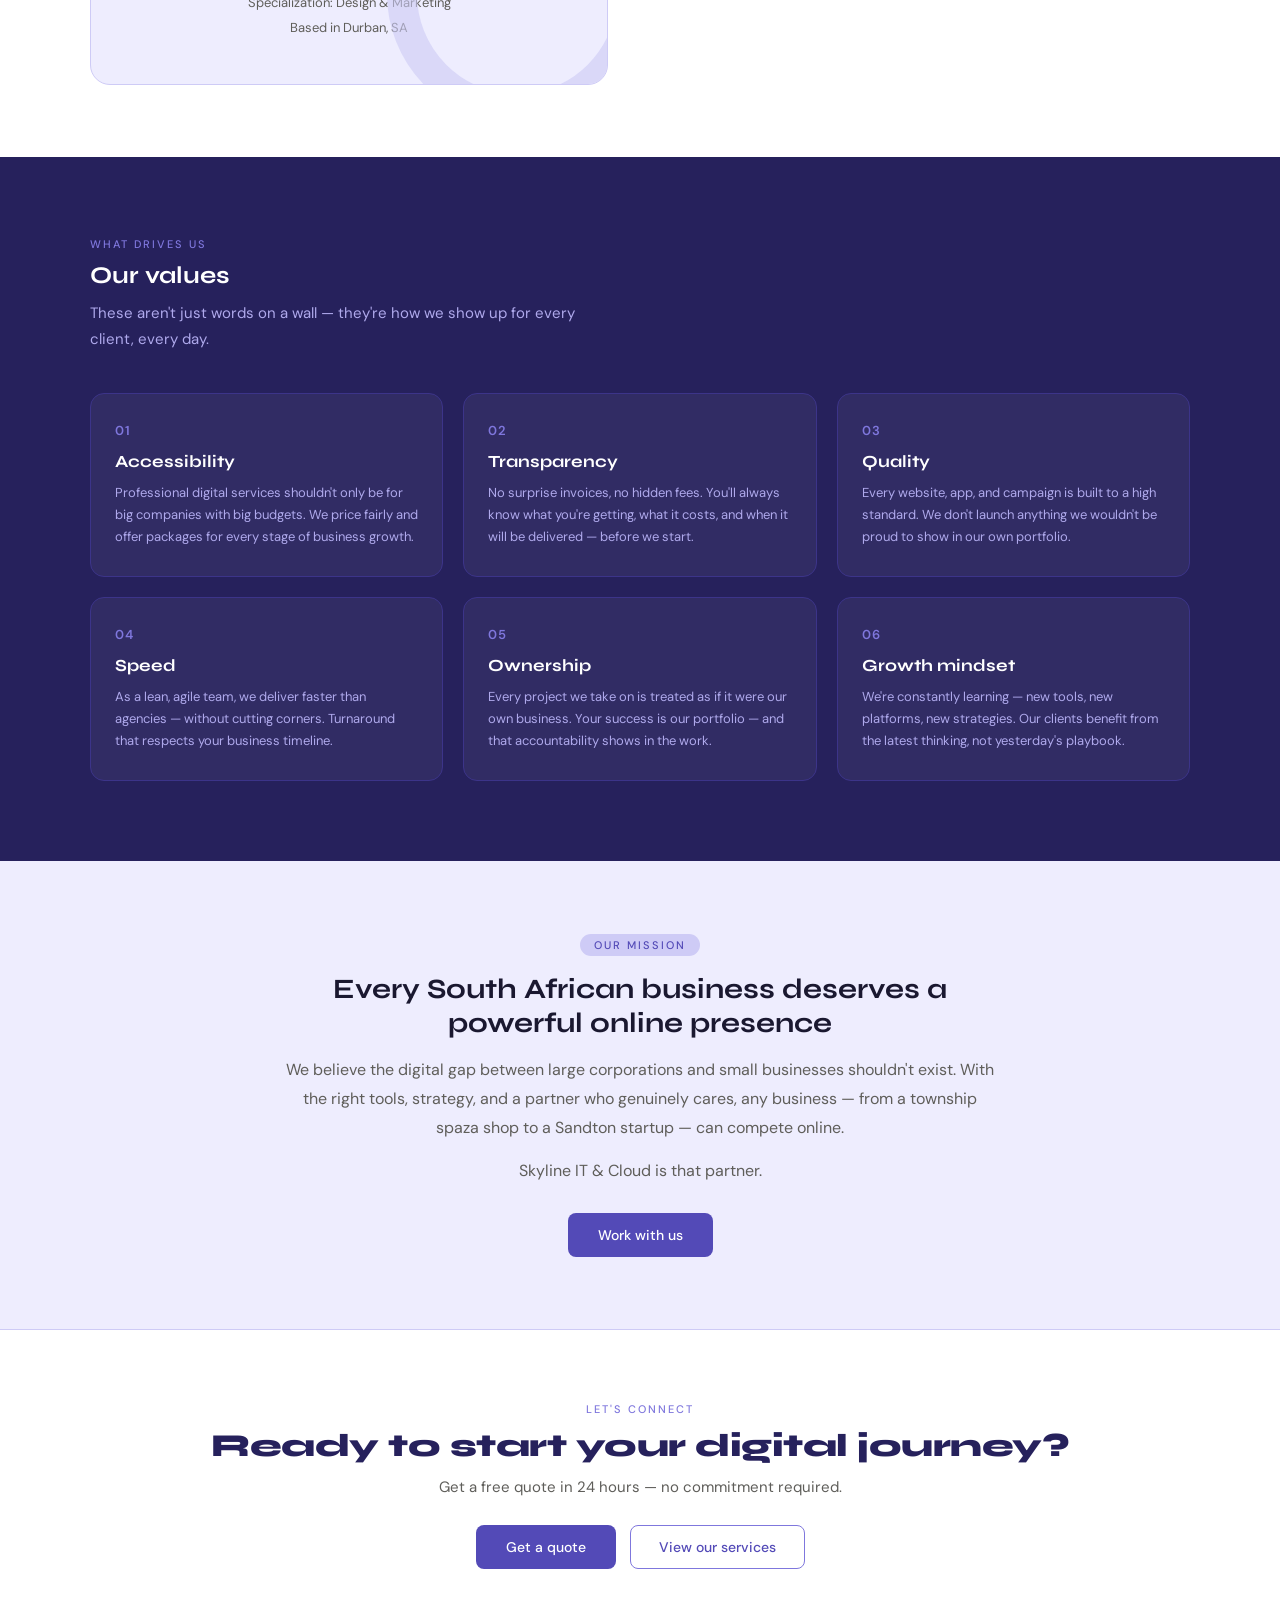
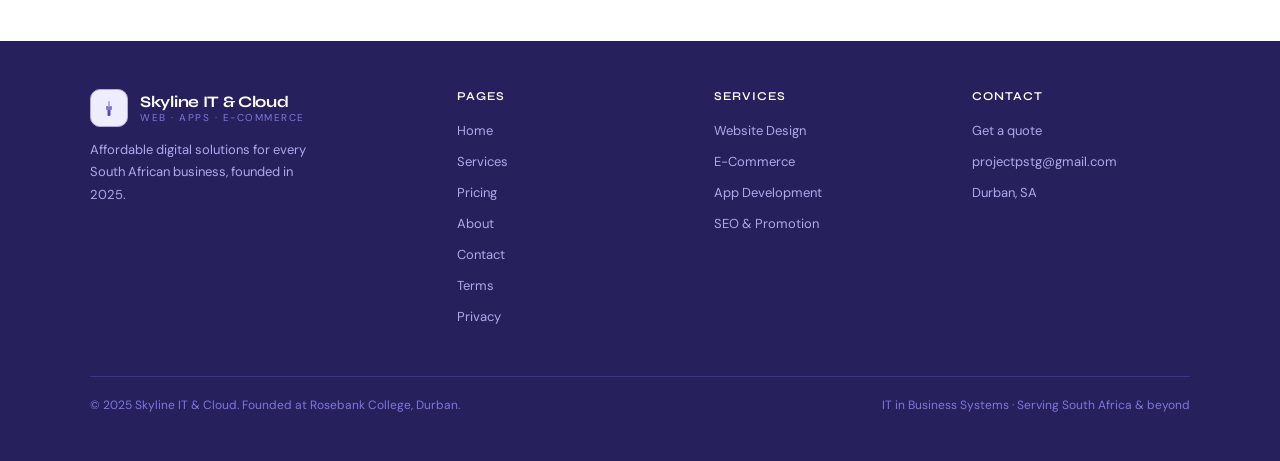
==== commit 251280ff: "Added Price Package and Updated Team Pictures" ====
--- a/about.html
+++ b/about.html
@@ -383,8 +383,8 @@
     <!-- Fats Profile -->
     <div class="about-grid" style="margin-top: 64px;">
       <div class="about-visual">
-        <img src="images/placeholder.jpg" alt="Fats - Designer & Marketing Lead" class="avatar">
-        <h3>Fats</h3>
+        <img src="fats.jpeg" alt="Asanda Nkosi - Designer & Marketing Lead" class="avatar">
+        <h3>Asanda Nkosi</h3>
         <p class="role">Designer & Marketing Lead</p>
         <div style="margin-top:24px;padding-top:24px;border-top:1px solid var(--pu100)">
           <div style="font-size:13px;color:var(--text-muted);margin-bottom:8px">Specialization: Design & Marketing</div>
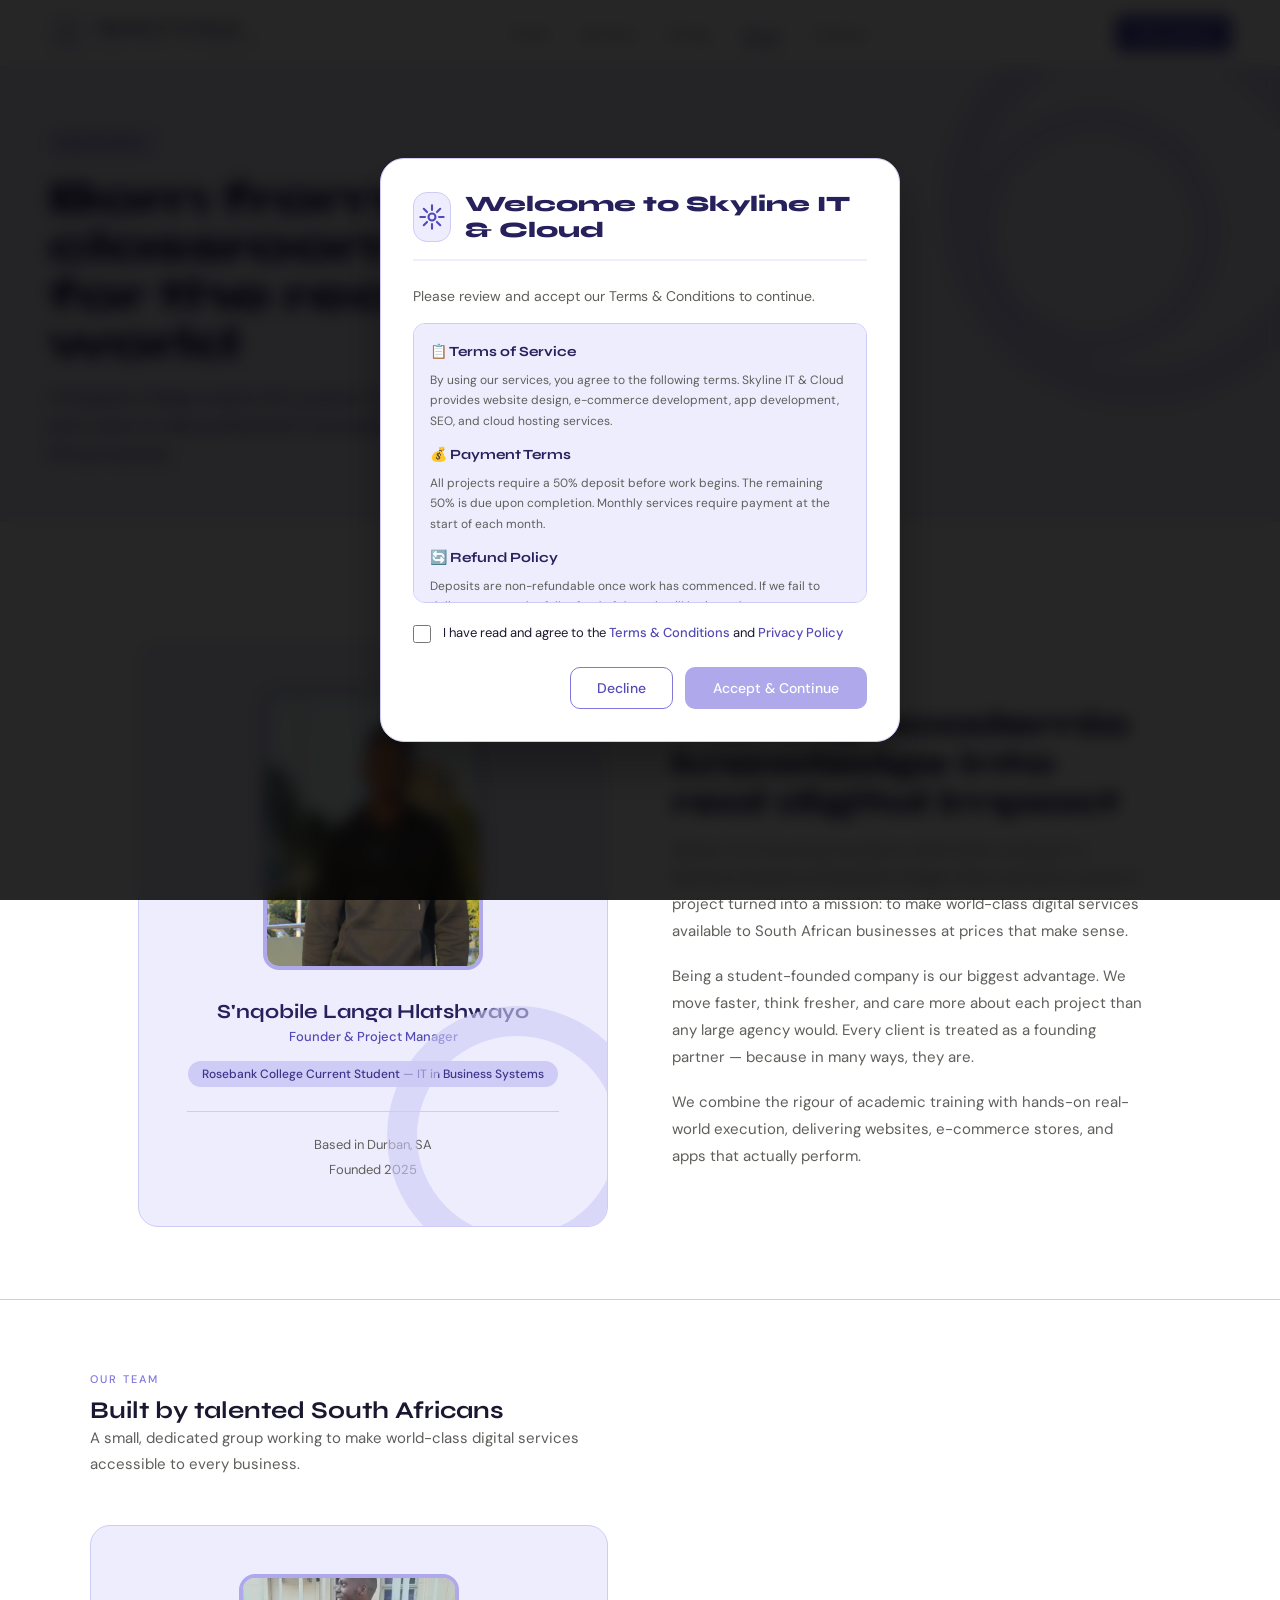
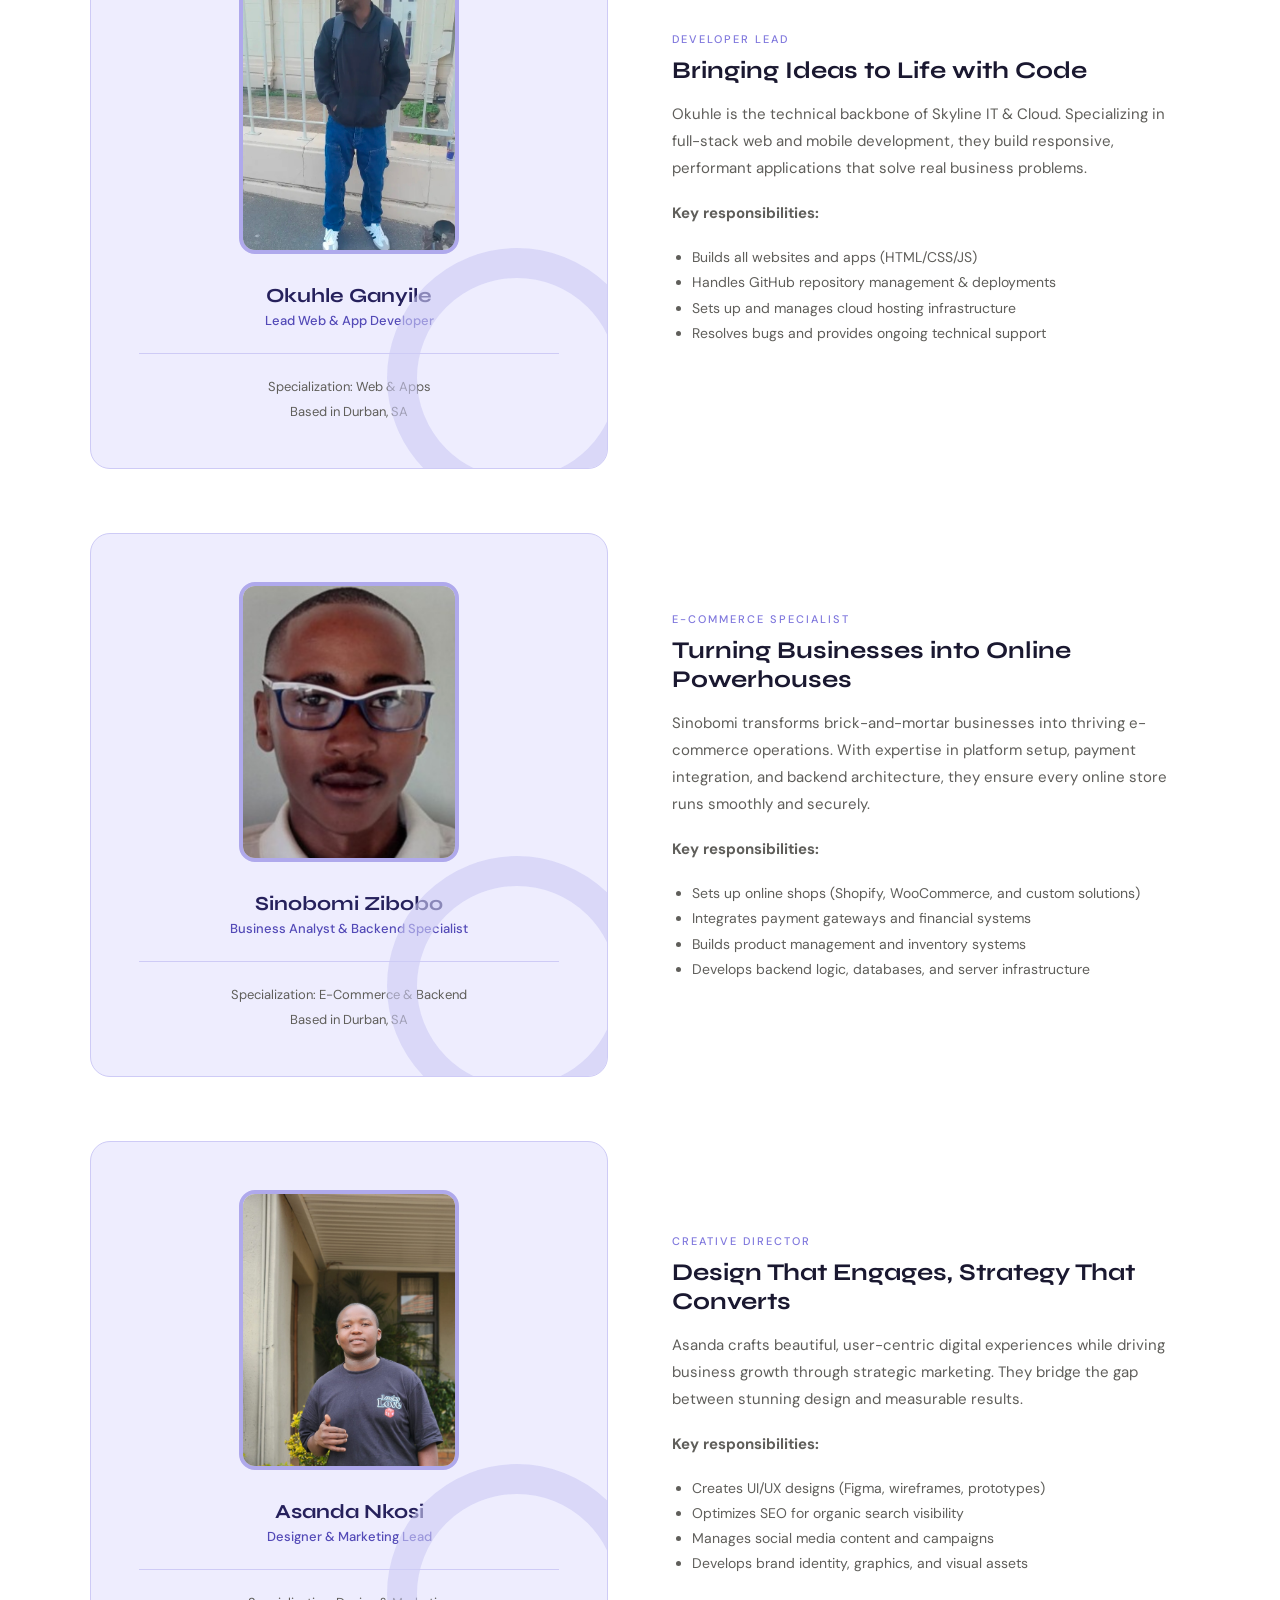
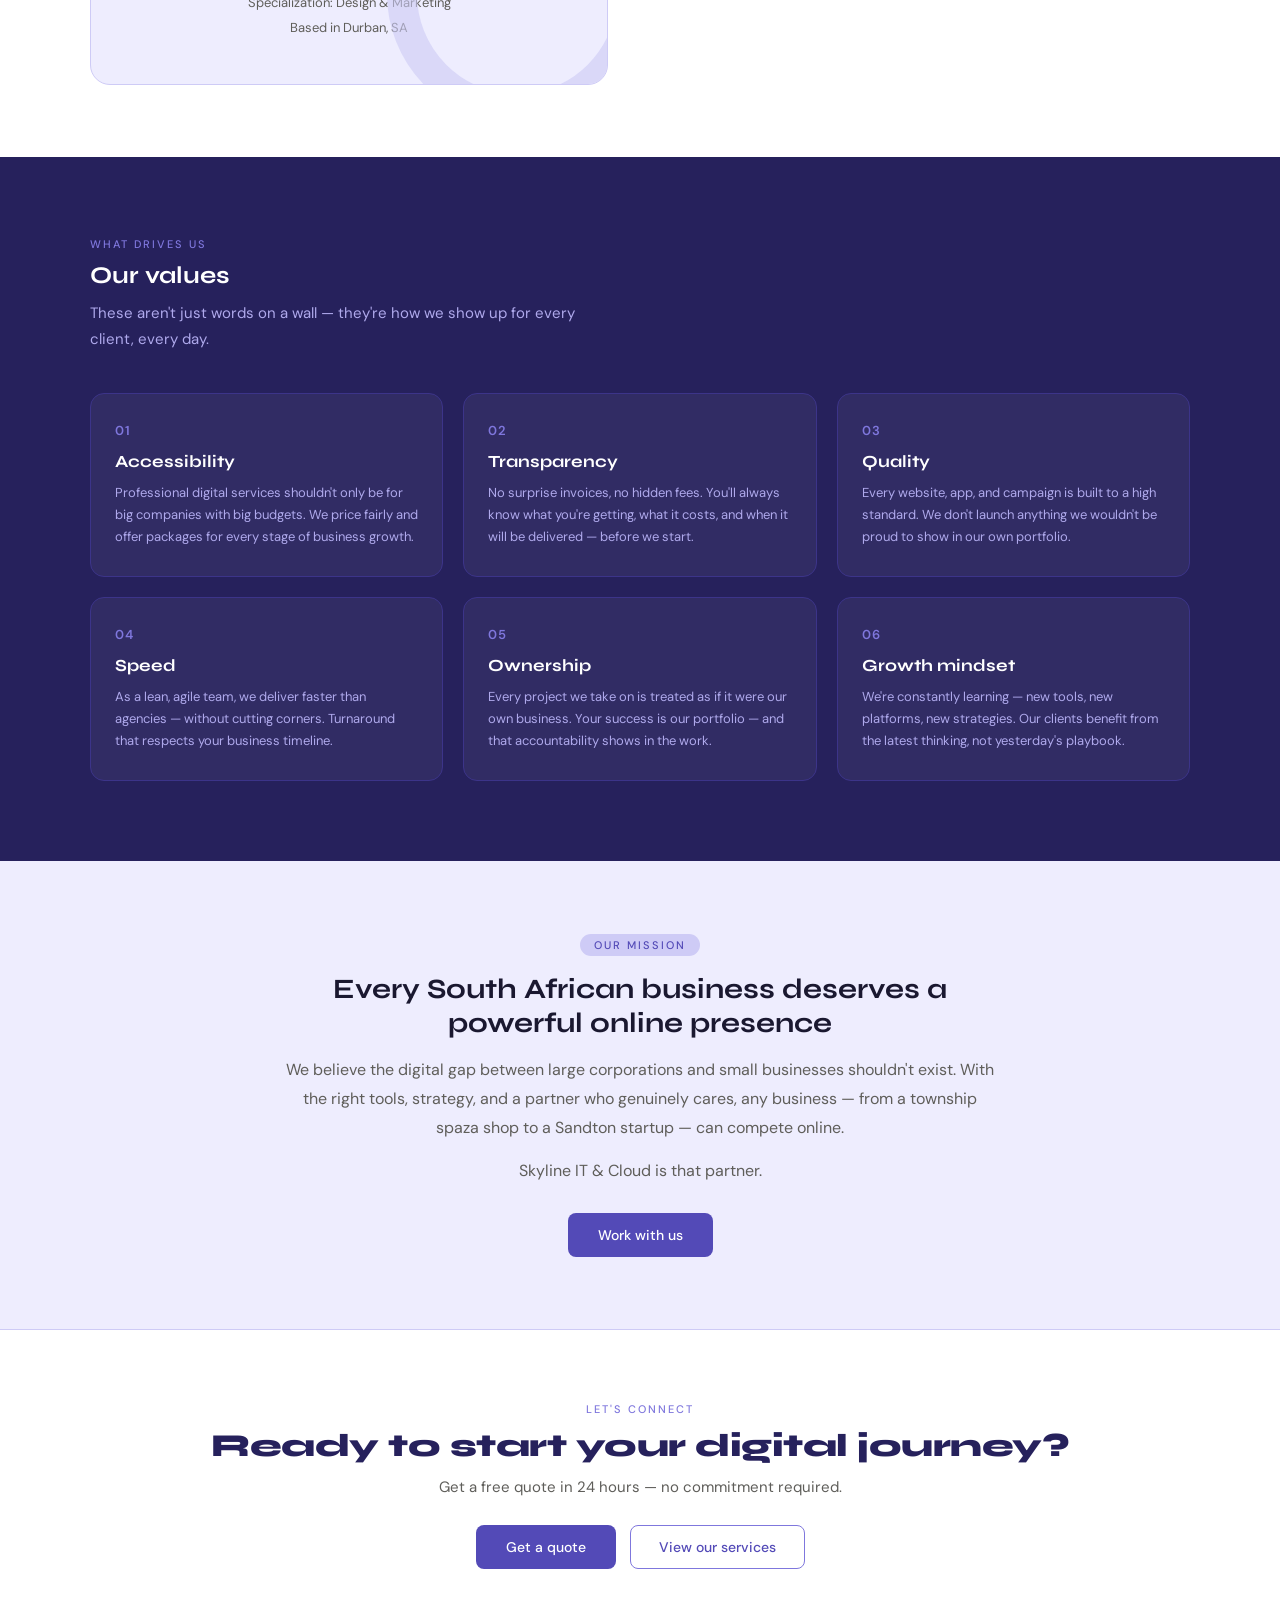
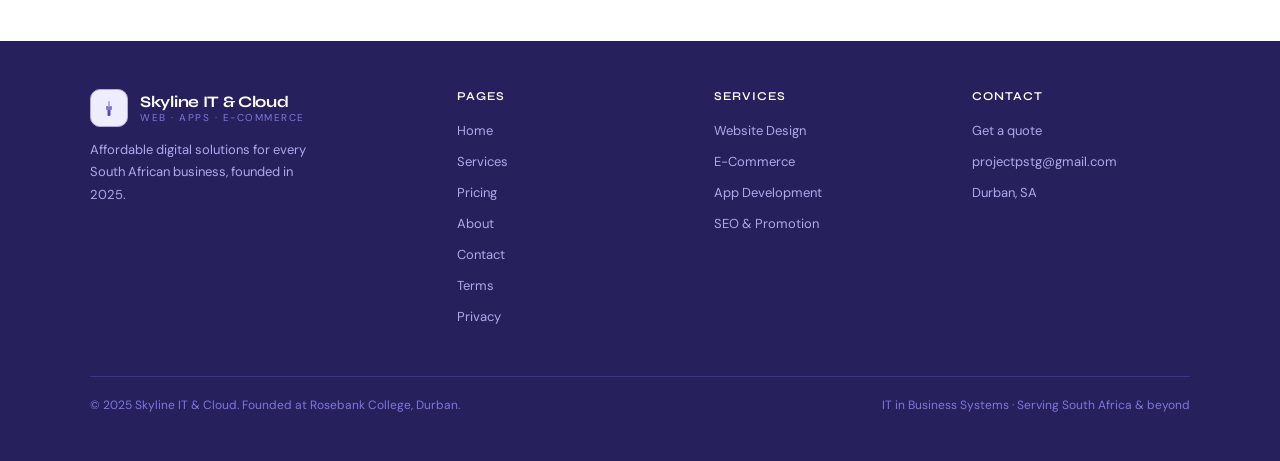
==== commit 523ff8af: "About Update" ====
--- a/about.html
+++ b/about.html
@@ -344,7 +344,7 @@
       <div class="about-text">
         <div class="section-label">Developer Lead</div>
         <h2>Bringing Ideas to Life with Code</h2>
-        <p>OG is the technical backbone of Skyline IT & Cloud. Specializing in full-stack web and mobile development, they build responsive, performant applications that solve real business problems.</p>
+        <p>Okuhle is the technical backbone of Skyline IT & Cloud. Specializing in full-stack web and mobile development, they build responsive, performant applications that solve real business problems.</p>
         <p><strong>Key responsibilities:</strong></p>
         <ul style="font-size:14px;color:var(--text-muted);line-height:1.8;margin:16px 0;padding-left:20px;">
           <li>Builds all websites and apps (HTML/CSS/JS)</li>
@@ -369,7 +369,7 @@
       <div class="about-text">
         <div class="section-label">E-Commerce Specialist</div>
         <h2>Turning Businesses into Online Powerhouses</h2>
-        <p>Sno transforms brick-and-mortar businesses into thriving e-commerce operations. With expertise in platform setup, payment integration, and backend architecture, they ensure every online store runs smoothly and securely.</p>
+        <p>Sinobomi transforms brick-and-mortar businesses into thriving e-commerce operations. With expertise in platform setup, payment integration, and backend architecture, they ensure every online store runs smoothly and securely.</p>
         <p><strong>Key responsibilities:</strong></p>
         <ul style="font-size:14px;color:var(--text-muted);line-height:1.8;margin:16px 0;padding-left:20px;">
           <li>Sets up online shops (Shopify, WooCommerce, and custom solutions)</li>
@@ -394,7 +394,7 @@
       <div class="about-text">
         <div class="section-label">Creative Director</div>
         <h2>Design That Engages, Strategy That Converts</h2>
-        <p>Fats crafts beautiful, user-centric digital experiences while driving business growth through strategic marketing. They bridge the gap between stunning design and measurable results.</p>
+        <p>Asanda crafts beautiful, user-centric digital experiences while driving business growth through strategic marketing. They bridge the gap between stunning design and measurable results.</p>
         <p><strong>Key responsibilities:</strong></p>
         <ul style="font-size:14px;color:var(--text-muted);line-height:1.8;margin:16px 0;padding-left:20px;">
           <li>Creates UI/UX designs (Figma, wireframes, prototypes)</li>
